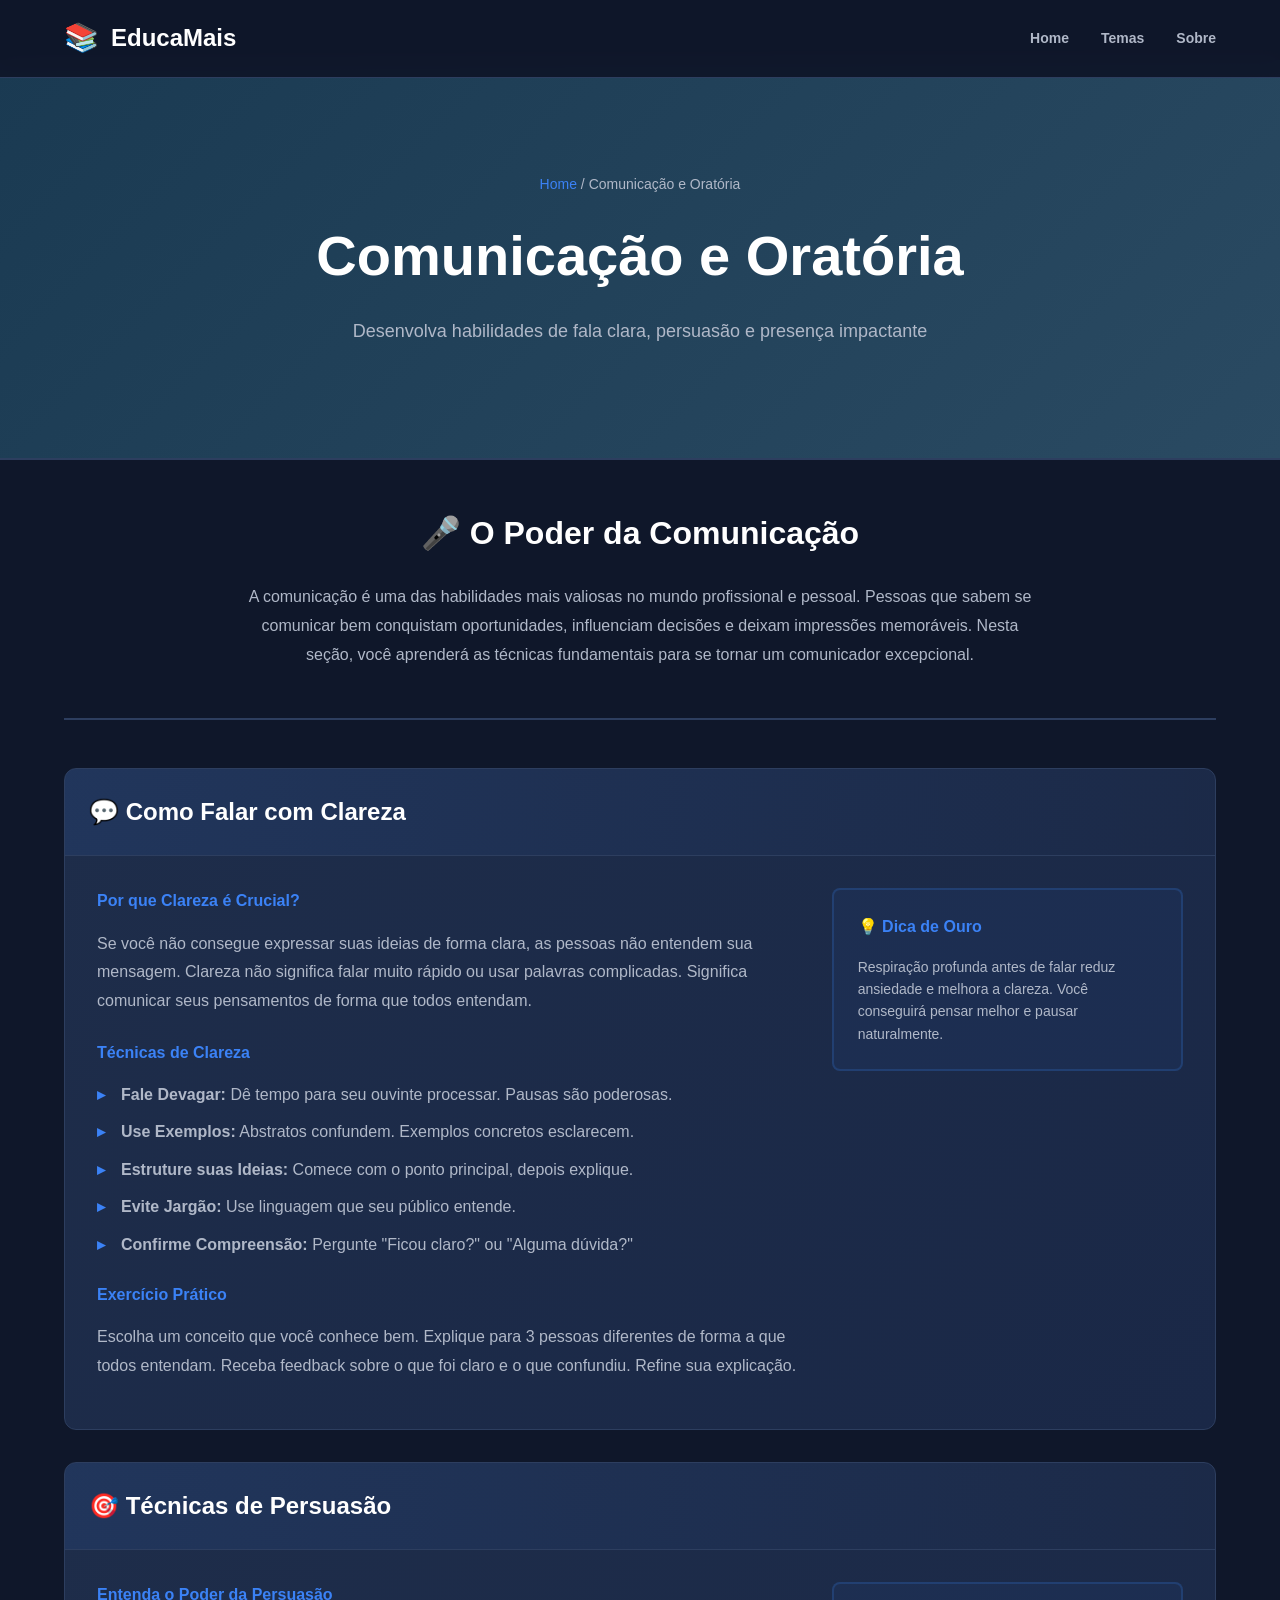
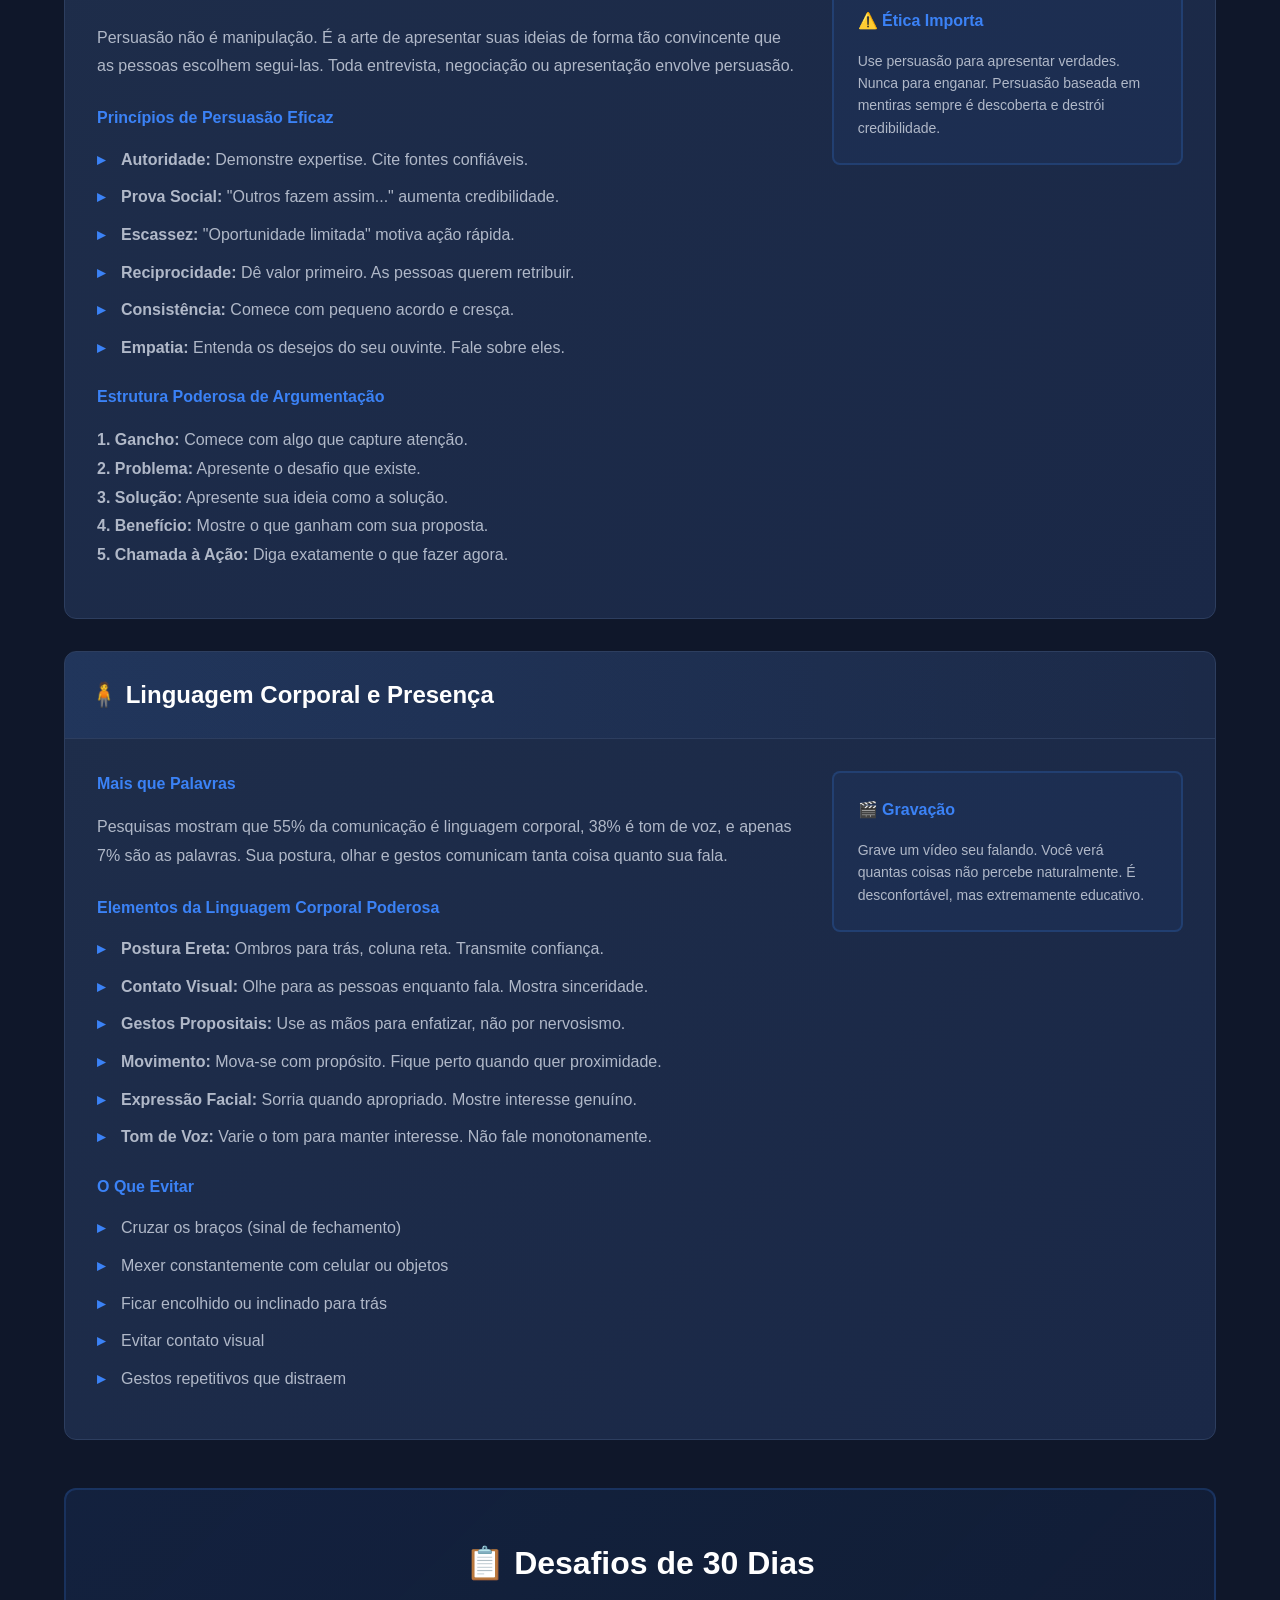
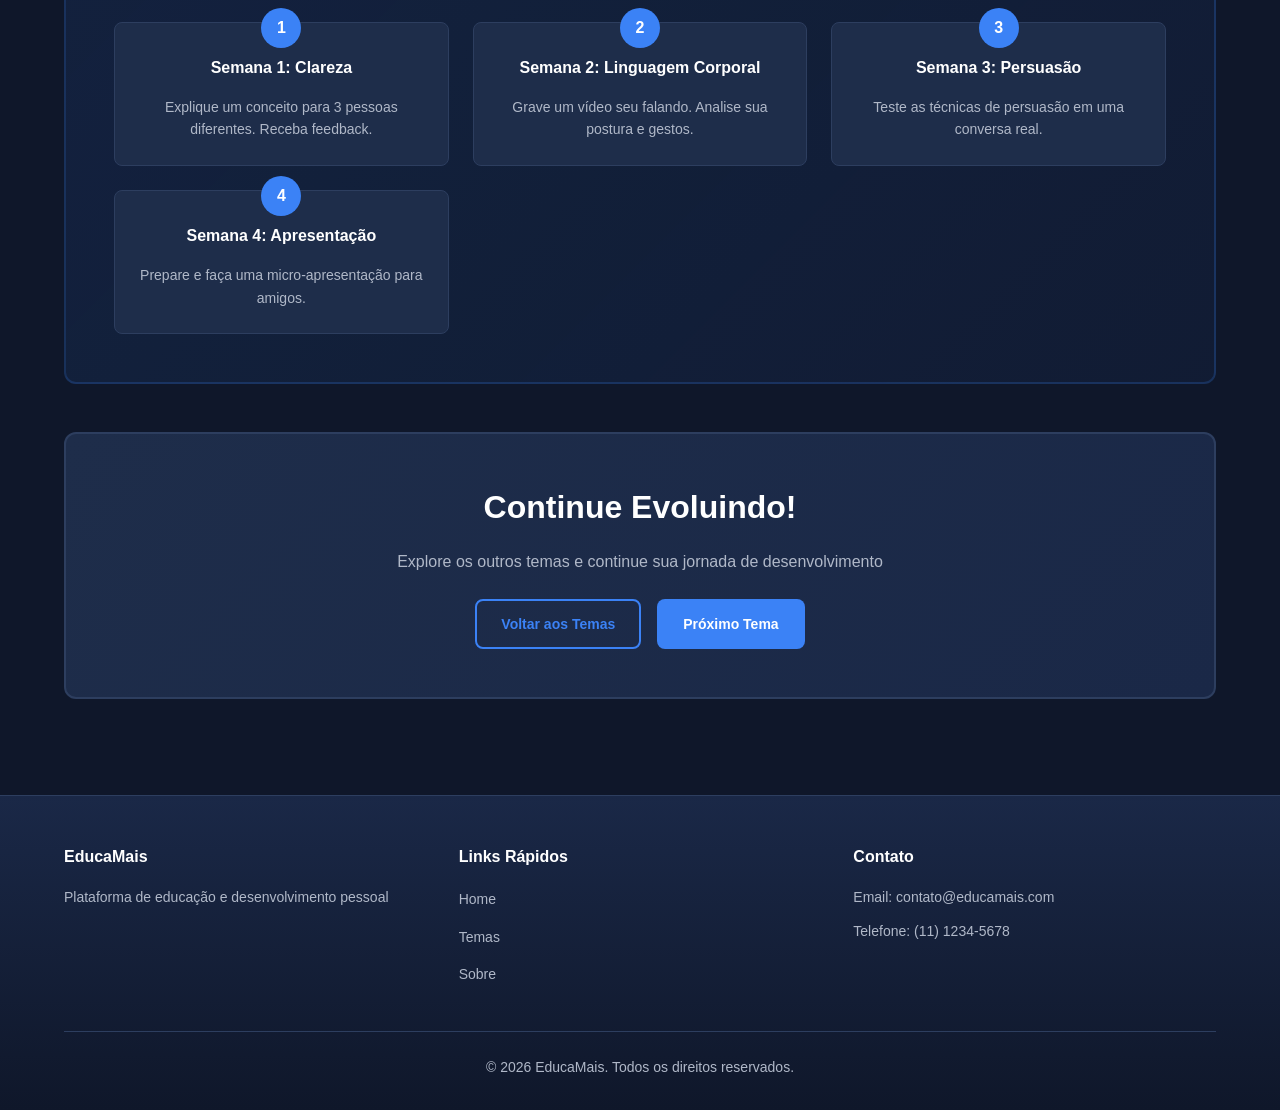
==== comunicacao.html @ 45ae5d23 "Add files via upload" ====
<!DOCTYPE html>
<html lang="pt-BR">
<head>
    <meta charset="UTF-8">
    <meta name="viewport" content="width=device-width, initial-scale=1.0">
    <title>Comunicação e Oratória - EducaMais</title>
    <link rel="stylesheet" href="style.css">
</head>
<body>
    <!-- Navbar Fixa -->
    <nav class="navbar">
        <div class="navbar-container">
            <div class="navbar-logo">
                <span class="logo-icon">📚</span>
                <span class="logo-text">EducaMais</span>
            </div>
            <div class="navbar-menu">
                <a href="index.html" class="nav-link">Home</a>
                <a href="index.html#temas" class="nav-link">Temas</a>
                <a href="index.html#sobre" class="nav-link">Sobre</a>
            </div>
            <div class="hamburger">
                <span></span>
                <span></span>
                <span></span>
            </div>
        </div>
    </nav>

    <!-- Header Tema -->
    <section class="tema-header tema-header-comunicacao">
        <div class="tema-header-content">
            <div class="tema-breadcrumb">
                <a href="index.html">Home</a> / <span>Comunicação e Oratória</span>
            </div>
            <h1 class="tema-title">Comunicação e Oratória</h1>
            <p class="tema-subtitle">Desenvolva habilidades de fala clara, persuasão e presença impactante</p>
        </div>
    </section>

    <!-- Conteúdo Principal -->
    <section class="tema-content">
        <div class="container">
            <!-- Introdução -->
            <div class="content-section fade-in">
                <h2 class="content-title">🎤 O Poder da Comunicação</h2>
                <p class="content-text">
                    A comunicação é uma das habilidades mais valiosas no mundo profissional e pessoal. Pessoas que sabem se comunicar bem conquistam oportunidades, influenciam decisões e deixam impressões memoráveis. Nesta seção, você aprenderá as técnicas fundamentais para se tornar um comunicador excepcional.
                </p>
            </div>

            <!-- Módulo 1: Falar com Clareza -->
            <div class="modulo">
                <div class="modulo-header">
                    <h3 class="modulo-title">💬 Como Falar com Clareza</h3>
                </div>
                <div class="modulo-content">
                    <div class="modulo-text">
                        <h4>Por que Clareza é Crucial?</h4>
                        <p>
                            Se você não consegue expressar suas ideias de forma clara, as pessoas não entendem sua mensagem. Clareza não significa falar muito rápido ou usar palavras complicadas. Significa comunicar seus pensamentos de forma que todos entendam.
                        </p>
                        <h4>Técnicas de Clareza</h4>
                        <ul class="lista-conteudo">
                            <li><strong>Fale Devagar:</strong> Dê tempo para seu ouvinte processar. Pausas são poderosas.</li>
                            <li><strong>Use Exemplos:</strong> Abstratos confundem. Exemplos concretos esclarecem.</li>
                            <li><strong>Estruture suas Ideias:</strong> Comece com o ponto principal, depois explique.</li>
                            <li><strong>Evite Jargão:</strong> Use linguagem que seu público entende.</li>
                            <li><strong>Confirme Compreensão:</strong> Pergunte "Ficou claro?" ou "Alguma dúvida?"</li>
                        </ul>
                        <h4>Exercício Prático</h4>
                        <p>
                            Escolha um conceito que você conhece bem. Explique para 3 pessoas diferentes de forma a que todos entendam. Receba feedback sobre o que foi claro e o que confundiu. Refine sua explicação.
                        </p>
                    </div>
                    <div class="modulo-destaque">
                        <div class="destaque-box">
                            <h5>💡 Dica de Ouro</h5>
                            <p>Respiração profunda antes de falar reduz ansiedade e melhora a clareza. Você conseguirá pensar melhor e pausar naturalmente.</p>
                        </div>
                    </div>
                </div>
            </div>

            <!-- Módulo 2: Técnicas de Persuasão -->
            <div class="modulo">
                <div class="modulo-header">
                    <h3 class="modulo-title">🎯 Técnicas de Persuasão</h3>
                </div>
                <div class="modulo-content">
                    <div class="modulo-text">
                        <h4>Entenda o Poder da Persuasão</h4>
                        <p>
                            Persuasão não é manipulação. É a arte de apresentar suas ideias de forma tão convincente que as pessoas escolhem segui-las. Toda entrevista, negociação ou apresentação envolve persuasão.
                        </p>
                        <h4>Princípios de Persuasão Eficaz</h4>
                        <ul class="lista-conteudo">
                            <li><strong>Autoridade:</strong> Demonstre expertise. Cite fontes confiáveis.</li>
                            <li><strong>Prova Social:</strong> "Outros fazem assim..." aumenta credibilidade.</li>
                            <li><strong>Escassez:</strong> "Oportunidade limitada" motiva ação rápida.</li>
                            <li><strong>Reciprocidade:</strong> Dê valor primeiro. As pessoas querem retribuir.</li>
                            <li><strong>Consistência:</strong> Comece com pequeno acordo e cresça.</li>
                            <li><strong>Empatia:</strong> Entenda os desejos do seu ouvinte. Fale sobre eles.</li>
                        </ul>
                        <h4>Estrutura Poderosa de Argumentação</h4>
                        <p>
                            <strong>1. Gancho:</strong> Comece com algo que capture atenção.<br>
                            <strong>2. Problema:</strong> Apresente o desafio que existe.<br>
                            <strong>3. Solução:</strong> Apresente sua ideia como a solução.<br>
                            <strong>4. Benefício:</strong> Mostre o que ganham com sua proposta.<br>
                            <strong>5. Chamada à Ação:</strong> Diga exatamente o que fazer agora.
                        </p>
                    </div>
                    <div class="modulo-destaque">
                        <div class="destaque-box">
                            <h5>⚠️ Ética Importa</h5>
                            <p>Use persuasão para apresentar verdades. Nunca para enganar. Persuasão baseada em mentiras sempre é descoberta e destrói credibilidade.</p>
                        </div>
                    </div>
                </div>
            </div>

            <!-- Módulo 3: Linguagem Corporal -->
            <div class="modulo">
                <div class="modulo-header">
                    <h3 class="modulo-title">🧍 Linguagem Corporal e Presença</h3>
                </div>
                <div class="modulo-content">
                    <div class="modulo-text">
                        <h4>Mais que Palavras</h4>
                        <p>
                            Pesquisas mostram que 55% da comunicação é linguagem corporal, 38% é tom de voz, e apenas 7% são as palavras. Sua postura, olhar e gestos comunicam tanta coisa quanto sua fala.
                        </p>
                        <h4>Elementos da Linguagem Corporal Poderosa</h4>
                        <ul class="lista-conteudo">
                            <li><strong>Postura Ereta:</strong> Ombros para trás, coluna reta. Transmite confiança.</li>
                            <li><strong>Contato Visual:</strong> Olhe para as pessoas enquanto fala. Mostra sinceridade.</li>
                            <li><strong>Gestos Propositais:</strong> Use as mãos para enfatizar, não por nervosismo.</li>
                            <li><strong>Movimento:</strong> Mova-se com propósito. Fique perto quando quer proximidade.</li>
                            <li><strong>Expressão Facial:</strong> Sorria quando apropriado. Mostre interesse genuíno.</li>
                            <li><strong>Tom de Voz:</strong> Varie o tom para manter interesse. Não fale monotonamente.</li>
                        </ul>
                        <h4>O Que Evitar</h4>
                        <ul class="lista-conteudo">
                            <li>Cruzar os braços (sinal de fechamento)</li>
                            <li>Mexer constantemente com celular ou objetos</li>
                            <li>Ficar encolhido ou inclinado para trás</li>
                            <li>Evitar contato visual</li>
                            <li>Gestos repetitivos que distraem</li>
                        </ul>
                    </div>
                    <div class="modulo-destaque">
                        <div class="destaque-box">
                            <h5>🎬 Gravação</h5>
                            <p>Grave um vídeo seu falando. Você verá quantas coisas não percebe naturalmente. É desconfortável, mas extremamente educativo.</p>
                        </div>
                    </div>
                </div>
            </div>

            <!-- Módulo 4: Presença Pública -->
            <div class="modulo">
                <div class="modulo-header">
                    <h3 class="modulo-title">🎤 Como Se Posicionar em Público</h3>
                </div>
                <div class="modulo-content">
                    <div class="modulo-text">
                        <h4>Apresentações Eficazes</h4>
                        <p>
                            Apresentar em público é uma das maiores medos das pessoas. Mas é também uma das habilidades mais valorizadas. Aqui estão as técnicas para apresentar sem medo.
                        </p>
                        <h4>Antes da Apresentação</h4>
                        <ul class="lista-conteudo">
                            <li><strong>Pratique Intensamente:</strong> Quanto mais praticar, mais seguro fica.</li>
                            <li><strong>Conheça Seu Material:</strong> Nunca leia direto de slides.</li>
                            <li><strong>Prepare Seu Espaço:</strong> Chegue cedo. Teste equipamentos.</li>
                            <li><strong>Respire Profundamente:</strong> Antes de começar, respire para acalmar.</li>
                        </ul>
                        <h4>Durante a Apresentação</h4>
                        <ul class="lista-conteudo">
                            <li><strong>Comece com Força:</strong> Primeiros 30 segundos são críticos.</li>
                            <li><strong>Faça Contato Visual:</strong> Olhe para diferentes pessoas na plateia.</li>
                            <li><strong>Pause Strategicamente:</strong> Deixe informações importantes assentarem.</li>
                            <li><strong>Use Histórias:</strong> Números entediam. Histórias prendem.</li>
                            <li><strong>Termine Memorável:</strong> A conclusão é o que mais fica.</li>
                        </ul>
                        <h4>Lidar com Nervosismo</h4>
                        <p>
                            Nervosismo é normal. Até apresentadores profissionais ficam nervosos. A diferença? Eles treinam tanto que sabem que conseguem, independente do nervosismo. Treine mais, confie em si mesmo.
                        </p>
                    </div>
                    <div class="modulo-destaque">
                        <div class="destaque-box">
                            <h5>🌟 Segredo</h5>
                            <p>A plateia quer que você suceda. Ninguém quer ver alguém fracassar. Use isso a seu favor. A audiência está do seu lado.</p>
                        </div>
                    </div>
                </div>
            </div>

            <!-- Plano de Ação -->
            <div class="plano-acao">
                <h3 class="plano-acao-title">📋 Desafios de 30 Dias</h3>
                <div class="plano-passos">
                    <div class="passo">
                        <span class="passo-numero">1</span>
                        <h4>Semana 1: Clareza</h4>
                        <p>Explique um conceito para 3 pessoas diferentes. Receba feedback.</p>
                    </div>
                    <div class="passo">
                        <span class="passo-numero">2</span>
                        <h4>Semana 2: Linguagem Corporal</h4>
                        <p>Grave um vídeo seu falando. Analise sua postura e gestos.</p>
                    </div>
                    <div class="passo">
                        <span class="passo-numero">3</span>
                        <h4>Semana 3: Persuasão</h4>
                        <p>Teste as técnicas de persuasão em uma conversa real.</p>
                    </div>
                    <div class="passo">
                        <span class="passo-numero">4</span>
                        <h4>Semana 4: Apresentação</h4>
                        <p>Prepare e faça uma micro-apresentação para amigos.</p>
                    </div>
                </div>
            </div>

            <!-- CTA Final -->
            <div class="cta-final">
                <h3>Continue Evoluindo!</h3>
                <p>Explore os outros temas e continue sua jornada de desenvolvimento</p>
                <div class="cta-buttons">
                    <a href="index.html#temas" class="btn btn-secondary">Voltar aos Temas</a>
                    <a href="mercado-trabalho.html" class="btn btn-primary">Próximo Tema</a>
                </div>
            </div>
        </div>
    </section>

    <!-- Footer -->
    <footer class="footer">
        <div class="container">
            <div class="footer-content">
                <div class="footer-section">
                    <h4>EducaMais</h4>
                    <p>Plataforma de educação e desenvolvimento pessoal</p>
                </div>
                <div class="footer-section">
                    <h4>Links Rápidos</h4>
                    <ul>
                        <li><a href="index.html">Home</a></li>
                        <li><a href="index.html#temas">Temas</a></li>
                        <li><a href="index.html#sobre">Sobre</a></li>
                    </ul>
                </div>
                <div class="footer-section">
                    <h4>Contato</h4>
                    <p>Email: contato@educamais.com</p>
                    <p>Telefone: (11) 1234-5678</p>
                </div>
            </div>
            <div class="footer-bottom">
                <p>&copy; 2026 EducaMais. Todos os direitos reservados.</p>
            </div>
        </div>
    </footer>

    <script src="script.js"></script>
</body>
</html>
---- style.css ----
/* ========================
   VARIÁVEIS E RESET GLOBAL
   ======================== */

:root {
    /* Cores */
    --bg-primary: #0f172a;
    --bg-secondary: #1a2847;
    --bg-card: #1e2d4a;
    --text-primary: #ffffff;
    --text-secondary: #b0b8c8;
    --accent-blue: #3b82f6;
    --accent-blue-hover: #2563eb;
    --accent-blue-light: #60a5fa;
    --border-color: #2d3e5f;
    --success: #10b981;
    --warning: #f59e0b;
    --danger: #ef4444;
    
    /* Tipografia */
    --font-main: 'Segoe UI', Tahoma, Geneva, Verdana, sans-serif;
    --font-size-base: 16px;
    --font-size-sm: 14px;
    --font-size-lg: 18px;
    --font-size-xl: 24px;
    --font-size-2xl: 32px;
    --font-size-3xl: 42px;
    
    /* Espaçamento */
    --spacing-xs: 8px;
    --spacing-sm: 12px;
    --spacing-md: 16px;
    --spacing-lg: 24px;
    --spacing-xl: 32px;
    --spacing-2xl: 48px;
    
    /* Transições */
    --transition-fast: 0.2s ease;
    --transition-base: 0.3s ease;
    --transition-slow: 0.5s ease;
}

* {
    margin: 0;
    padding: 0;
    box-sizing: border-box;
}

html {
    scroll-behavior: smooth;
}

body {
    font-family: var(--font-main);
    background-color: var(--bg-primary);
    color: var(--text-primary);
    line-height: 1.6;
    font-size: var(--font-size-base);
    overflow-x: hidden;
}

/* ========================
   NAVBAR
   ======================== */

.navbar {
    position: fixed;
    top: 0;
    left: 0;
    right: 0;
    background: rgba(15, 23, 42, 0.95);
    backdrop-filter: blur(10px);
    border-bottom: 1px solid var(--border-color);
    z-index: 1000;
    padding: var(--spacing-md) 0;
}

.navbar-container {
    display: flex;
    align-items: center;
    justify-content: space-between;
    max-width: 1200px;
    margin: 0 auto;
    padding: 0 var(--spacing-lg);
}

.navbar-logo {
    display: flex;
    align-items: center;
    gap: var(--spacing-sm);
    font-size: var(--font-size-xl);
    font-weight: 700;
    color: var(--text-primary);
    text-decoration: none;
    transition: all var(--transition-base);
}

.navbar-logo:hover {
    color: var(--accent-blue-light);
}

.logo-icon {
    font-size: 28px;
}

.navbar-menu {
    display: flex;
    align-items: center;
    gap: var(--spacing-xl);
}

.nav-link {
    color: var(--text-secondary);
    text-decoration: none;
    font-size: var(--font-size-sm);
    font-weight: 600;
    transition: all var(--transition-base);
    position: relative;
}

.nav-link:hover,
.nav-link.active {
    color: var(--accent-blue);
}

.nav-link::after {
    content: '';
    position: absolute;
    bottom: -5px;
    left: 0;
    right: 0;
    height: 2px;
    background-color: var(--accent-blue);
    transform: scaleX(0);
    transition: transform var(--transition-base);
    transform-origin: left;
}

.nav-link:hover::after,
.nav-link.active::after {
    transform: scaleX(1);
}

.hamburger {
    display: none;
    flex-direction: column;
    gap: 5px;
    cursor: pointer;
}

.hamburger span {
    width: 25px;
    height: 3px;
    background-color: var(--text-primary);
    border-radius: 2px;
    transition: all var(--transition-base);
}

/* ========================
   CONTAINER
   ======================== */

.container {
    max-width: 1200px;
    margin: 0 auto;
    padding: 0 var(--spacing-lg);
}

/* ========================
   HERO SECTION
   ======================== */

.hero {
    position: relative;
    min-height: 100vh;
    display: flex;
    align-items: center;
    justify-content: center;
    margin-top: 60px;
    overflow: hidden;
}

.hero-background {
    position: absolute;
    top: 0;
    left: 0;
    right: 0;
    bottom: 0;
    z-index: -1;
}

.gradient-orb {
    position: absolute;
    border-radius: 50%;
    filter: blur(60px);
    opacity: 0.3;
}

.orb-1 {
    width: 300px;
    height: 300px;
    background: linear-gradient(135deg, var(--accent-blue), #1e40af);
    top: -50px;
    right: -50px;
    animation: float 15s ease-in-out infinite;
}

.orb-2 {
    width: 200px;
    height: 200px;
    background: linear-gradient(135deg, #0ea5e9, var(--accent-blue));
    bottom: 100px;
    left: -100px;
    animation: float 20s ease-in-out infinite reverse;
}

.orb-3 {
    width: 250px;
    height: 250px;
    background: linear-gradient(135deg, var(--accent-blue), #06b6d4);
    bottom: -100px;
    right: 100px;
    animation: float 25s ease-in-out infinite;
}

@keyframes float {
    0%, 100% { transform: translate(0, 0); }
    50% { transform: translate(30px, 30px); }
}

.hero-content {
    position: relative;
    z-index: 1;
    text-align: center;
    animation: fadeInUp 1s ease-out;
}

@keyframes fadeInUp {
    from {
        opacity: 0;
        transform: translateY(30px);
    }
    to {
        opacity: 1;
        transform: translateY(0);
    }
}

.hero-title {
    font-size: var(--font-size-3xl);
    font-weight: 700;
    margin-bottom: var(--spacing-md);
    line-height: 1.2;
    background: linear-gradient(135deg, var(--text-primary), var(--accent-blue-light));
    -webkit-background-clip: text;
    -webkit-text-fill-color: transparent;
    background-clip: text;
}

.hero-subtitle {
    font-size: var(--font-size-lg);
    color: var(--text-secondary);
    margin-bottom: var(--spacing-2xl);
    max-width: 600px;
    margin-left: auto;
    margin-right: auto;
}

/* ========================
   BOTÕES
   ======================== */

.btn {
    display: inline-block;
    padding: var(--spacing-sm) var(--spacing-lg);
    border-radius: 8px;
    text-decoration: none;
    font-weight: 600;
    font-size: var(--font-size-sm);
    transition: all var(--transition-base);
    cursor: pointer;
    border: 2px solid transparent;
    text-align: center;
}

.btn-primary {
    background-color: var(--accent-blue);
    color: white;
}

.btn-primary:hover {
    background-color: var(--accent-blue-hover);
    transform: translateY(-2px);
    box-shadow: 0 10px 20px rgba(59, 130, 246, 0.3);
}

.btn-secondary {
    background-color: transparent;
    color: var(--accent-blue);
    border-color: var(--accent-blue);
}

.btn-secondary:hover {
    background-color: var(--accent-blue);
    color: white;
    transform: translateY(-2px);
}

.btn-large {
    padding: var(--spacing-md) var(--spacing-2xl);
    font-size: var(--font-size-base);
}

/* ========================
   TEMAS SECTION
   ======================== */

.temas {
    padding: var(--spacing-2xl) 0;
    background: linear-gradient(180deg, var(--bg-primary) 0%, var(--bg-secondary) 100%);
}

.section-header {
    text-align: center;
    margin-bottom: var(--spacing-2xl);
}

.section-title {
    font-size: var(--font-size-2xl);
    font-weight: 700;
    margin-bottom: var(--spacing-md);
    color: var(--text-primary);
}

.section-subtitle {
    font-size: var(--font-size-lg);
    color: var(--text-secondary);
}

.temas-grid {
    display: grid;
    grid-template-columns: repeat(auto-fit, minmax(280px, 1fr));
    gap: var(--spacing-xl);
    margin-bottom: var(--spacing-2xl);
}

.tema-card {
    background: linear-gradient(135deg, var(--bg-card), var(--bg-secondary));
    border: 1px solid var(--border-color);
    border-radius: 12px;
    padding: var(--spacing-xl);
    transition: all var(--transition-base);
    display: flex;
    flex-direction: column;
    gap: var(--spacing-md);
    position: relative;
    overflow: hidden;
}

.tema-card::before {
    content: '';
    position: absolute;
    top: 0;
    left: 0;
    right: 0;
    height: 4px;
    background: linear-gradient(90deg, var(--accent-blue), transparent);
    transform: translateX(-100%);
    transition: transform var(--transition-base);
}

.tema-card:hover {
    border-color: var(--accent-blue);
    transform: translateY(-8px);
    box-shadow: 0 20px 40px rgba(59, 130, 246, 0.2);
}

.tema-card:hover::before {
    transform: translateX(0);
}

.card-icon {
    font-size: 48px;
    height: 60px;
    display: flex;
    align-items: center;
}

.card-title {
    font-size: var(--font-size-xl);
    font-weight: 700;
    color: var(--text-primary);
}

.card-description {
    font-size: var(--font-size-sm);
    color: var(--text-secondary);
    flex-grow: 1;
}

.card-features {
    display: flex;
    flex-wrap: wrap;
    gap: var(--spacing-sm);
}

.feature {
    background-color: rgba(59, 130, 246, 0.1);
    color: var(--accent-blue);
    padding: var(--spacing-xs) var(--spacing-sm);
    border-radius: 20px;
    font-size: var(--font-size-sm);
    border: 1px solid rgba(59, 130, 246, 0.2);
}

/* ========================
   SOBRE SECTION
   ======================== */

.sobre {
    padding: var(--spacing-2xl) 0;
    background-color: var(--bg-primary);
}

.sobre-content {
    display: grid;
    grid-template-columns: 1fr 1fr;
    gap: var(--spacing-2xl);
    align-items: center;
}

.sobre-title {
    font-size: var(--font-size-2xl);
    font-weight: 700;
    margin-bottom: var(--spacing-lg);
    color: var(--text-primary);
}

.sobre-paragraph {
    font-size: var(--font-size-base);
    color: var(--text-secondary);
    margin-bottom: var(--spacing-lg);
    line-height: 1.8;
}

.sobre-stats {
    display: grid;
    grid-template-columns: repeat(3, 1fr);
    gap: var(--spacing-lg);
    margin-top: var(--spacing-xl);
}

.stat {
    text-align: center;
    padding: var(--spacing-lg);
    background-color: rgba(59, 130, 246, 0.05);
    border-radius: 8px;
    border: 1px solid var(--border-color);
}

.stat-number {
    display: block;
    font-size: var(--font-size-2xl);
    font-weight: 700;
    color: var(--accent-blue);
    margin-bottom: var(--spacing-sm);
}

.stat-label {
    display: block;
    font-size: var(--font-size-sm);
    color: var(--text-secondary);
}

.image-placeholder {
    background: linear-gradient(135deg, var(--bg-card), var(--bg-secondary));
    border: 2px solid var(--border-color);
    border-radius: 12px;
    height: 400px;
    display: flex;
    align-items: center;
    justify-content: center;
    position: relative;
    overflow: hidden;
}

.image-placeholder::before {
    content: '';
    position: absolute;
    top: -50%;
    right: -50%;
    width: 200%;
    height: 200%;
    background: radial-gradient(circle, rgba(59, 130, 246, 0.1) 0%, transparent 70%);
    animation: pulse 3s ease-in-out infinite;
}

@keyframes pulse {
    0%, 100% { transform: scale(1); opacity: 0.5; }
    50% { transform: scale(1.1); opacity: 1; }
}

.placeholder-content {
    text-align: center;
    position: relative;
    z-index: 1;
}

.placeholder-icon {
    font-size: 64px;
    display: block;
    margin-bottom: var(--spacing-md);
}

.placeholder-content p {
    font-size: var(--font-size-lg);
    color: var(--accent-blue);
    font-weight: 600;
}

/* ========================
   FOOTER
   ======================== */

.footer {
    background: linear-gradient(180deg, var(--bg-secondary) 0%, var(--bg-primary) 100%);
    border-top: 1px solid var(--border-color);
    padding: var(--spacing-2xl) 0 var(--spacing-xl) 0;
    margin-top: var(--spacing-2xl);
}

.footer-content {
    display: grid;
    grid-template-columns: repeat(auto-fit, minmax(250px, 1fr));
    gap: var(--spacing-xl);
    margin-bottom: var(--spacing-xl);
}

.footer-section h4 {
    font-size: var(--font-size-base);
    font-weight: 700;
    margin-bottom: var(--spacing-md);
    color: var(--text-primary);
}

.footer-section p {
    font-size: var(--font-size-sm);
    color: var(--text-secondary);
    margin-bottom: var(--spacing-sm);
}

.footer-section ul {
    list-style: none;
}

.footer-section ul li {
    margin-bottom: var(--spacing-sm);
}

.footer-section ul li a {
    color: var(--text-secondary);
    text-decoration: none;
    font-size: var(--font-size-sm);
    transition: color var(--transition-base);
}

.footer-section ul li a:hover {
    color: var(--accent-blue);
}

.footer-bottom {
    text-align: center;
    padding-top: var(--spacing-lg);
    border-top: 1px solid var(--border-color);
    font-size: var(--font-size-sm);
    color: var(--text-secondary);
}

/* ========================
   PÁGINAS TEMÁTICAS
   ======================== */

.tema-header {
    min-height: 400px;
    display: flex;
    align-items: center;
    justify-content: center;
    margin-top: 60px;
    position: relative;
    overflow: hidden;
    background: linear-gradient(135deg, var(--bg-secondary), var(--bg-card));
    border-bottom: 2px solid var(--border-color);
}

.tema-header-financeira {
    background: linear-gradient(135deg, #1a4d2e, #2a5f3f);
}

.tema-header-comunicacao {
    background: linear-gradient(135deg, #1a3a52, #2a4a62);
}

.tema-header-trabalho {
    background: linear-gradient(135deg, #4a1a2e, #6a2a4e);
}

.tema-header-emocional {
    background: linear-gradient(135deg, #4a3a1a, #6a5a2a);
}

.tema-header-content {
    text-align: center;
    position: relative;
    z-index: 1;
}

.tema-breadcrumb {
    font-size: var(--font-size-sm);
    color: var(--text-secondary);
    margin-bottom: var(--spacing-md);
}

.tema-breadcrumb a {
    color: var(--accent-blue);
    text-decoration: none;
    transition: color var(--transition-base);
}

.tema-breadcrumb a:hover {
    color: var(--accent-blue-light);
}

.tema-title {
    font-size: 3.5rem;
    font-weight: 700;
    margin-bottom: var(--spacing-md);
    color: var(--text-primary);
}

.tema-subtitle {
    font-size: var(--font-size-lg);
    color: var(--text-secondary);
    max-width: 600px;
    margin: 0 auto;
}

.tema-content {
    padding: var(--spacing-2xl) 0;
}

.content-section {
    text-align: center;
    margin-bottom: var(--spacing-2xl);
    padding-bottom: var(--spacing-2xl);
    border-bottom: 2px solid var(--border-color);
}

.content-title {
    font-size: var(--font-size-2xl);
    font-weight: 700;
    margin-bottom: var(--spacing-lg);
    color: var(--text-primary);
}

.content-text {
    font-size: var(--font-size-base);
    color: var(--text-secondary);
    max-width: 800px;
    margin: 0 auto;
    line-height: 1.8;
}

.fade-in {
    animation: fadeInUp 0.8s ease-out;
}

/* ========================
   MÓDULOS DE CONTEÚDO
   ======================== */

.modulo {
    background: linear-gradient(135deg, var(--bg-card), var(--bg-secondary));
    border: 1px solid var(--border-color);
    border-radius: 12px;
    overflow: hidden;
    margin-bottom: var(--spacing-xl);
    transition: all var(--transition-base);
}

.modulo:hover {
    border-color: var(--accent-blue);
    box-shadow: 0 10px 30px rgba(59, 130, 246, 0.1);
}

.modulo-header {
    background: linear-gradient(90deg, rgba(59, 130, 246, 0.1), transparent);
    padding: var(--spacing-lg);
    border-bottom: 1px solid var(--border-color);
}

.modulo-title {
    font-size: var(--font-size-xl);
    font-weight: 700;
    color: var(--text-primary);
    margin: 0;
}

.modulo-content {
    display: grid;
    grid-template-columns: 2fr 1fr;
    gap: var(--spacing-xl);
    padding: var(--spacing-xl);
}

.modulo-text h4 {
    font-size: var(--font-size-base);
    font-weight: 700;
    color: var(--accent-blue);
    margin-top: var(--spacing-lg);
    margin-bottom: var(--spacing-md);
}

.modulo-text h4:first-child {
    margin-top: 0;
}

.modulo-text p {
    color: var(--text-secondary);
    line-height: 1.8;
    margin-bottom: var(--spacing-md);
}

.lista-conteudo {
    list-style: none;
    margin-bottom: var(--spacing-md);
}

.lista-conteudo li {
    color: var(--text-secondary);
    padding-left: var(--spacing-lg);
    position: relative;
    margin-bottom: var(--spacing-sm);
    line-height: 1.6;
}

.lista-conteudo li::before {
    content: '▸';
    position: absolute;
    left: 0;
    color: var(--accent-blue);
    font-weight: bold;
}

.modulo-destaque {
    display: flex;
    flex-direction: column;
    gap: var(--spacing-md);
}

.destaque-box {
    background: rgba(59, 130, 246, 0.05);
    border: 2px solid rgba(59, 130, 246, 0.2);
    border-radius: 8px;
    padding: var(--spacing-lg);
    position: relative;
}

.destaque-box h5 {
    color: var(--accent-blue);
    font-size: var(--font-size-base);
    margin-bottom: var(--spacing-md);
}

.destaque-box p {
    color: var(--text-secondary);
    font-size: var(--font-size-sm);
    line-height: 1.6;
}

/* ========================
   PLANO DE AÇÃO
   ======================== */

.plano-acao {
    background: linear-gradient(135deg, rgba(59, 130, 246, 0.1), rgba(59, 130, 246, 0.05));
    border: 2px solid rgba(59, 130, 246, 0.2);
    border-radius: 12px;
    padding: var(--spacing-2xl);
    margin: var(--spacing-2xl) 0;
}

.plano-acao-title {
    font-size: var(--font-size-2xl);
    font-weight: 700;
    color: var(--text-primary);
    margin-bottom: var(--spacing-xl);
    text-align: center;
}

.plano-passos {
    display: grid;
    grid-template-columns: repeat(auto-fit, minmax(250px, 1fr));
    gap: var(--spacing-lg);
}

.passo {
    background: var(--bg-card);
    border: 1px solid var(--border-color);
    border-radius: 8px;
    padding: var(--spacing-lg);
    text-align: center;
    transition: all var(--transition-base);
    position: relative;
    padding-top: var(--spacing-xl);
}

.passo:hover {
    border-color: var(--accent-blue);
    transform: translateY(-5px);
}

.passo-numero {
    position: absolute;
    top: -15px;
    left: 50%;
    transform: translateX(-50%);
    width: 40px;
    height: 40px;
    background: var(--accent-blue);
    color: white;
    border-radius: 50%;
    display: flex;
    align-items: center;
    justify-content: center;
    font-weight: 700;
    font-size: var(--font-size-base);
}

.passo h4 {
    font-size: var(--font-size-base);
    font-weight: 700;
    color: var(--text-primary);
    margin-bottom: var(--spacing-md);
}

.passo p {
    font-size: var(--font-size-sm);
    color: var(--text-secondary);
}

/* ========================
   CTA FINAL
   ======================== */

.cta-final {
    background: linear-gradient(135deg, var(--bg-card), var(--bg-secondary));
    border: 2px solid var(--border-color);
    border-radius: 12px;
    padding: var(--spacing-2xl);
    text-align: center;
    margin-top: var(--spacing-2xl);
}

.cta-final h3 {
    font-size: var(--font-size-2xl);
    font-weight: 700;
    color: var(--text-primary);
    margin-bottom: var(--spacing-md);
}

.cta-final p {
    font-size: var(--font-size-base);
    color: var(--text-secondary);
    margin-bottom: var(--spacing-lg);
}

.cta-buttons {
    display: flex;
    gap: var(--spacing-md);
    justify-content: center;
    flex-wrap: wrap;
}

/* ========================
   BÔNUS SECTION
   ======================== */

.bonus-section {
    background: linear-gradient(135deg, rgba(59, 130, 246, 0.1), rgba(59, 130, 246, 0.05));
    border: 2px dashed rgba(59, 130, 246, 0.3);
    border-radius: 12px;
    padding: var(--spacing-2xl);
    margin: var(--spacing-2xl) 0;
    text-align: center;
}

.bonus-section h3 {
    font-size: var(--font-size-2xl);
    font-weight: 700;
    color: var(--accent-blue);
    margin-bottom: var(--spacing-lg);
}

.bonus-text {
    font-size: var(--font-size-base);
    color: var(--text-secondary);
    line-height: 1.8;
    margin-bottom: var(--spacing-lg);
}

/* ========================
   RESPONSIVIDADE
   ======================== */

@media (max-width: 768px) {
    .navbar-menu {
        display: none;
    }

    .hamburger {
        display: flex;
    }

    .hero-title {
        font-size: 2rem;
    }

    .hero-subtitle {
        font-size: var(--font-size-base);
    }

    .tema-title {
        font-size: 2rem;
    }

    .section-title {
        font-size: var(--font-size-xl);
    }

    .temas-grid {
        grid-template-columns: 1fr;
    }

    .sobre-content {
        grid-template-columns: 1fr;
    }

    .modulo-content {
        grid-template-columns: 1fr;
    }

    .plano-passos {
        grid-template-columns: repeat(2, 1fr);
    }

    .cta-buttons {
        flex-direction: column;
    }

    .cta-buttons .btn {
        width: 100%;
    }

    .sobre-stats {
        grid-template-columns: 1fr;
    }

    .footer-content {
        grid-template-columns: 1fr;
    }

    .navbar-container {
        padding: 0 var(--spacing-md);
    }

    .container {
        padding: 0 var(--spacing-md);
    }
}

@media (max-width: 480px) {
    :root {
        --font-size-3xl: 28px;
        --font-size-2xl: 24px;
        --font-size-xl: 20px;
        --spacing-2xl: 24px;
        --spacing-xl: 16px;
    }

    .hero-title {
        font-size: 1.5rem;
    }

    .tema-title {
        font-size: 1.5rem;
    }

    .hero {
        min-height: 60vh;
    }

    .tema-header {
        min-height: 300px;
    }

    .section-title {
        font-size: var(--font-size-lg);
    }

    .plano-passos {
        grid-template-columns: 1fr;
    }

    .modulo-text h4 {
        font-size: var(--font-size-sm);
    }

    .navbar-logo {
        font-size: var(--font-size-lg);
    }

    .logo-icon {
        font-size: 24px;
    }
}

/* ========================
   SCROLLBAR CUSTOMIZADO
   ======================== */

::-webkit-scrollbar {
    width: 10px;
}

::-webkit-scrollbar-track {
    background: var(--bg-primary);
}

::-webkit-scrollbar-thumb {
    background: var(--accent-blue);
    border-radius: 5px;
}

::-webkit-scrollbar-thumb:hover {
    background: var(--accent-blue-hover);
}

/* ========================
   SELEÇÃO DE TEXTO
   ======================== */

::selection {
    background-color: var(--accent-blue);
    color: white;
}

::-moz-selection {
    background-color: var(--accent-blue);
    color: white;
}
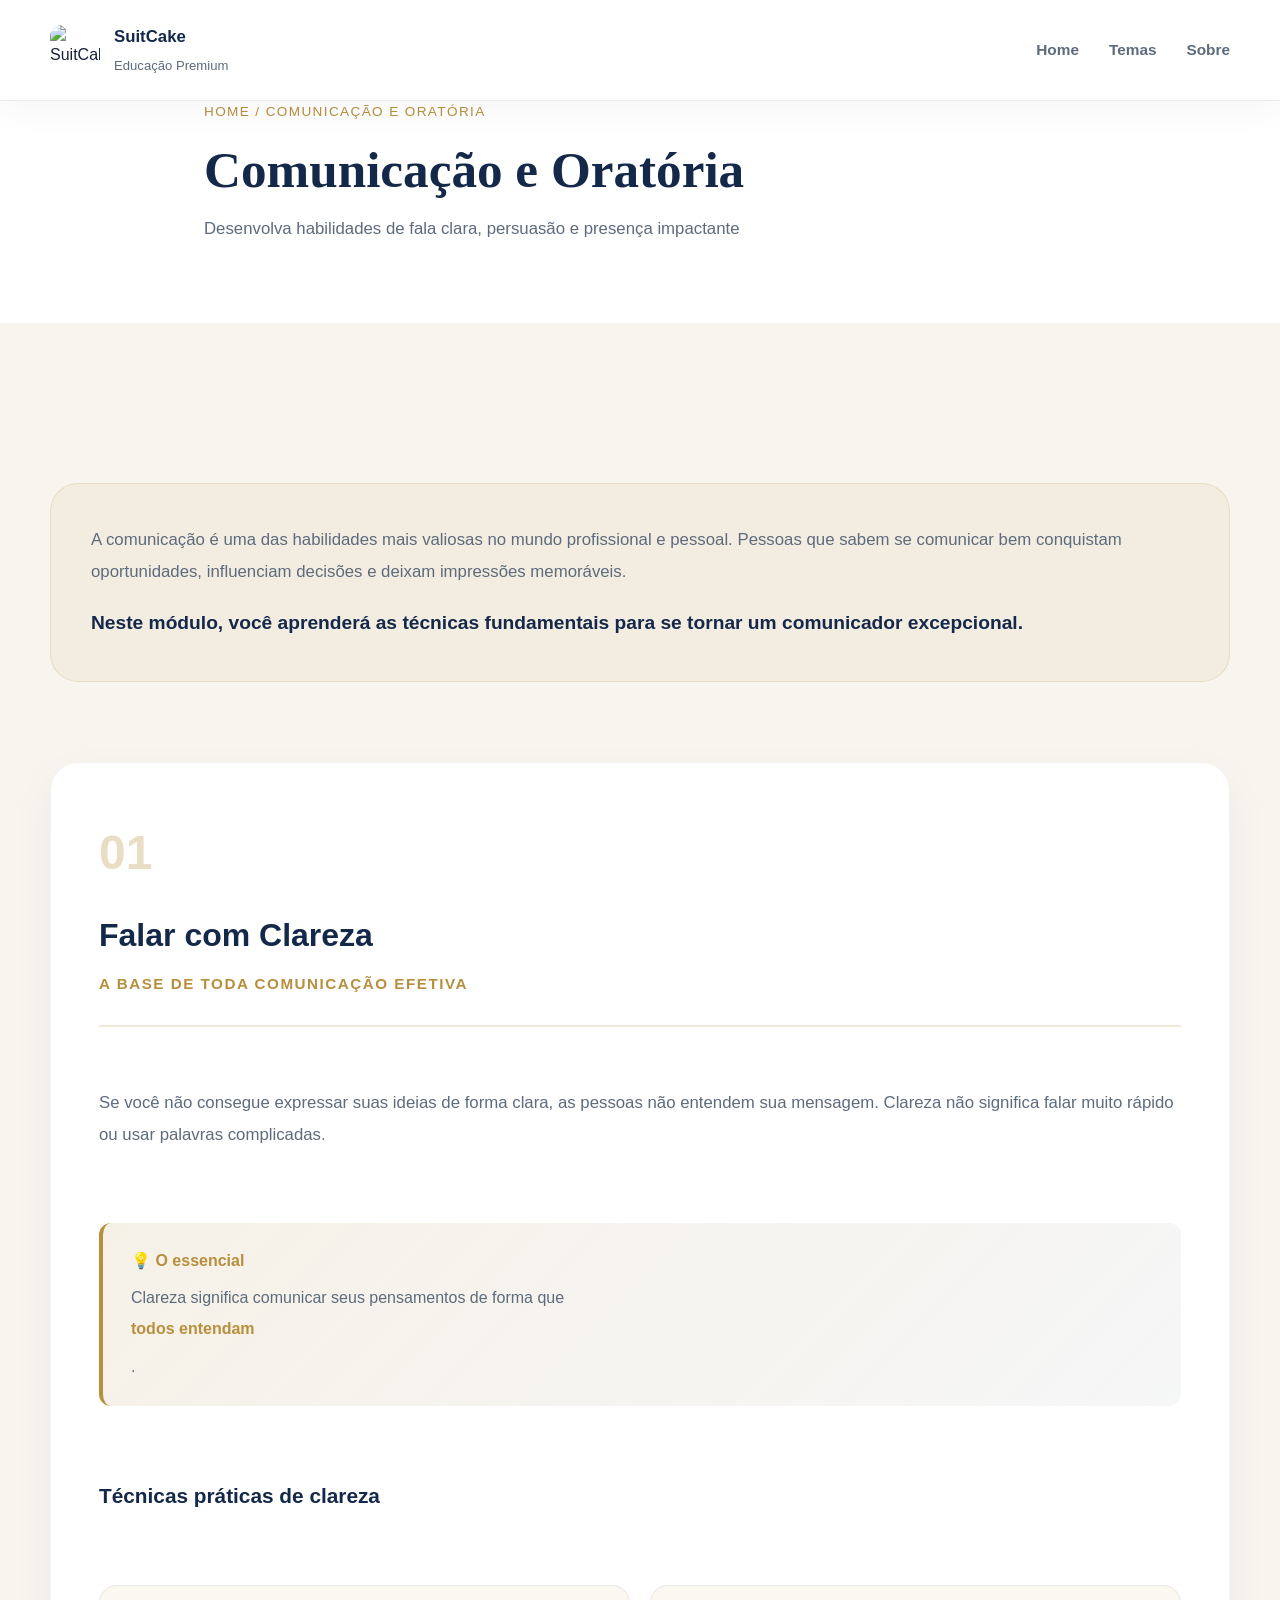
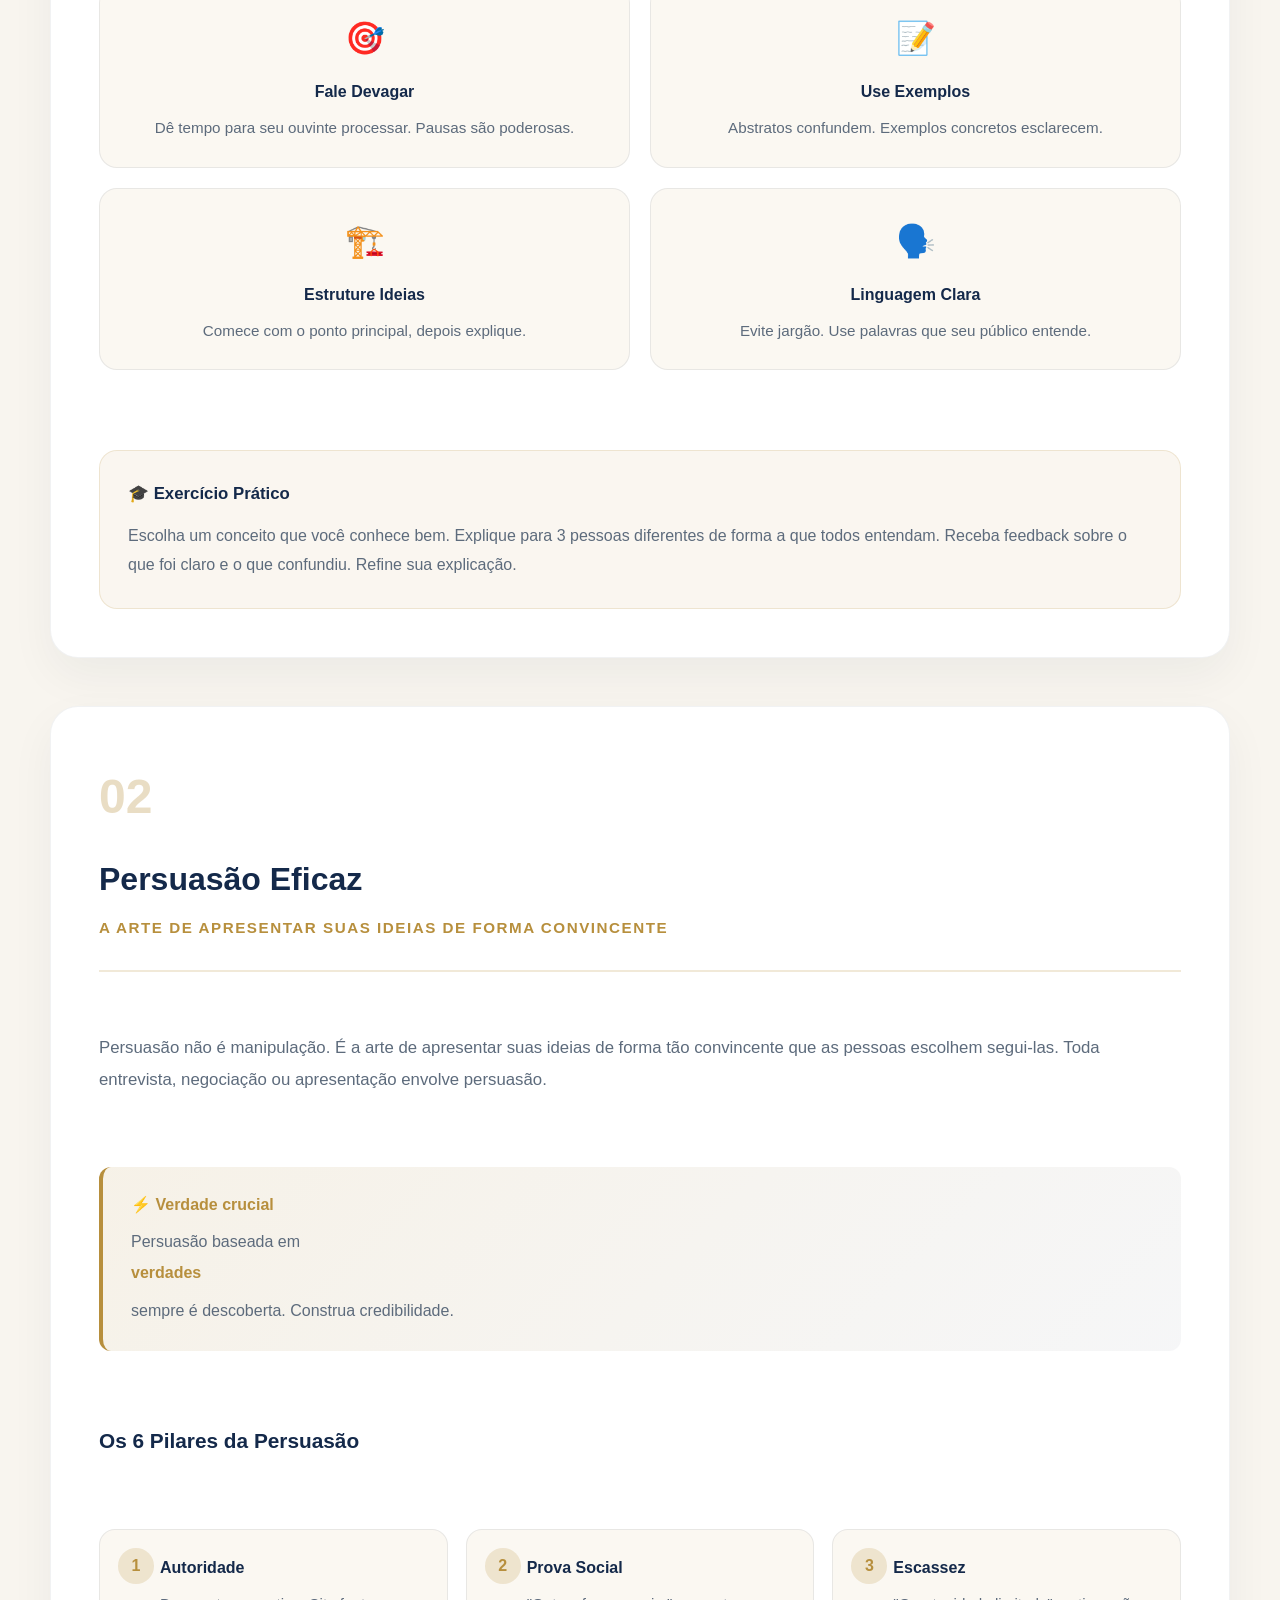
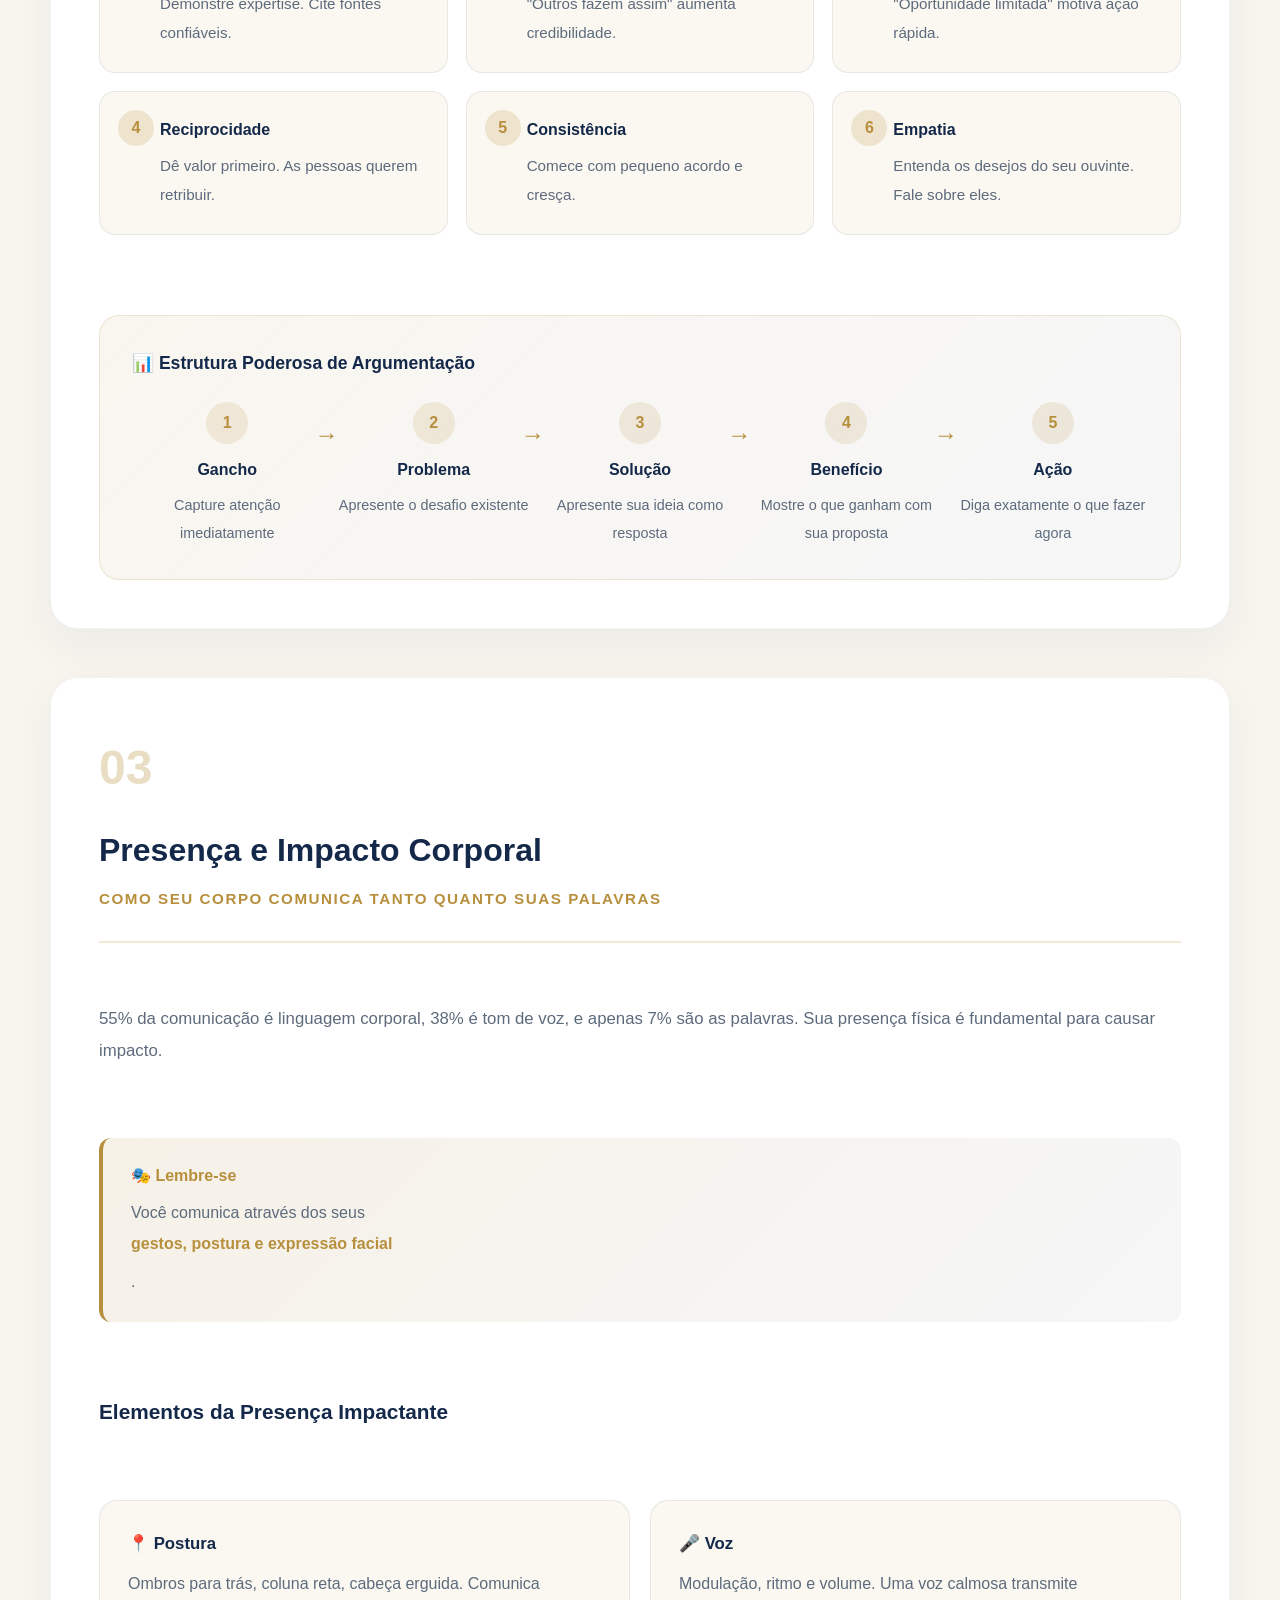
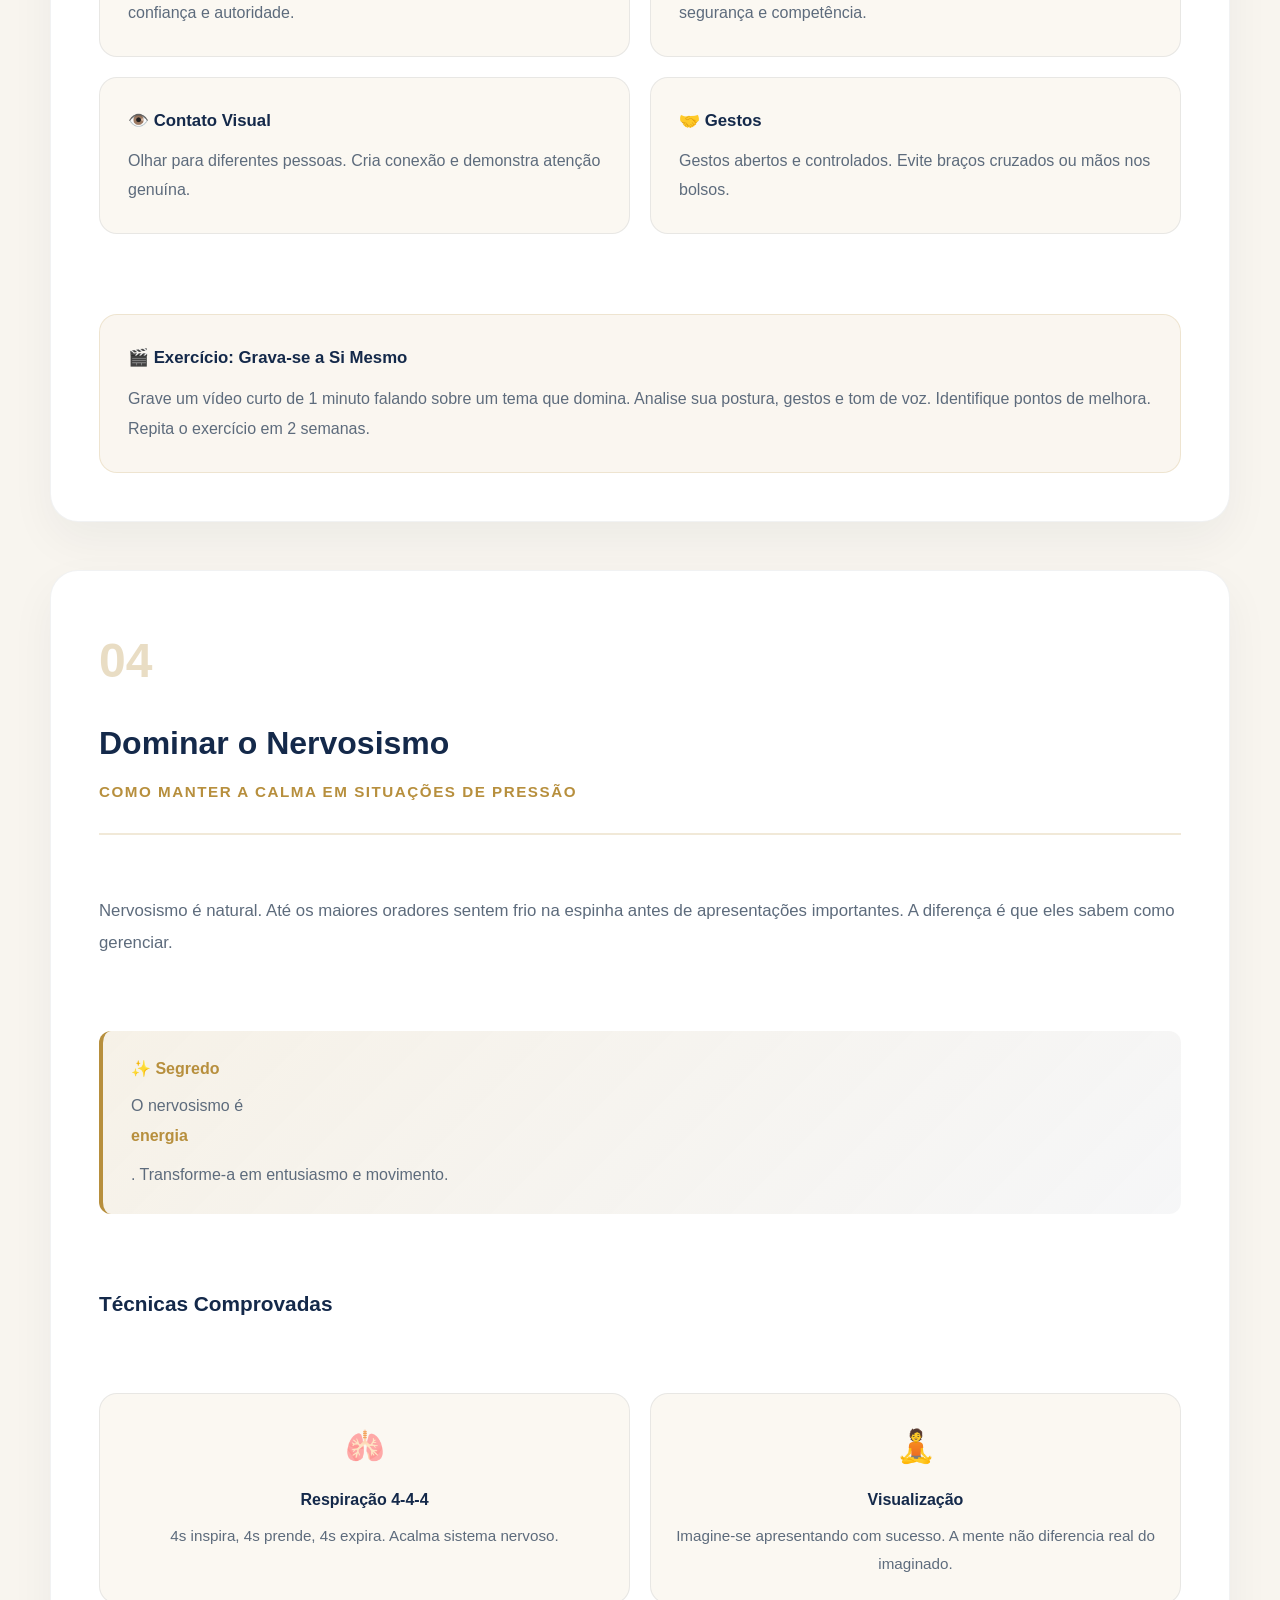
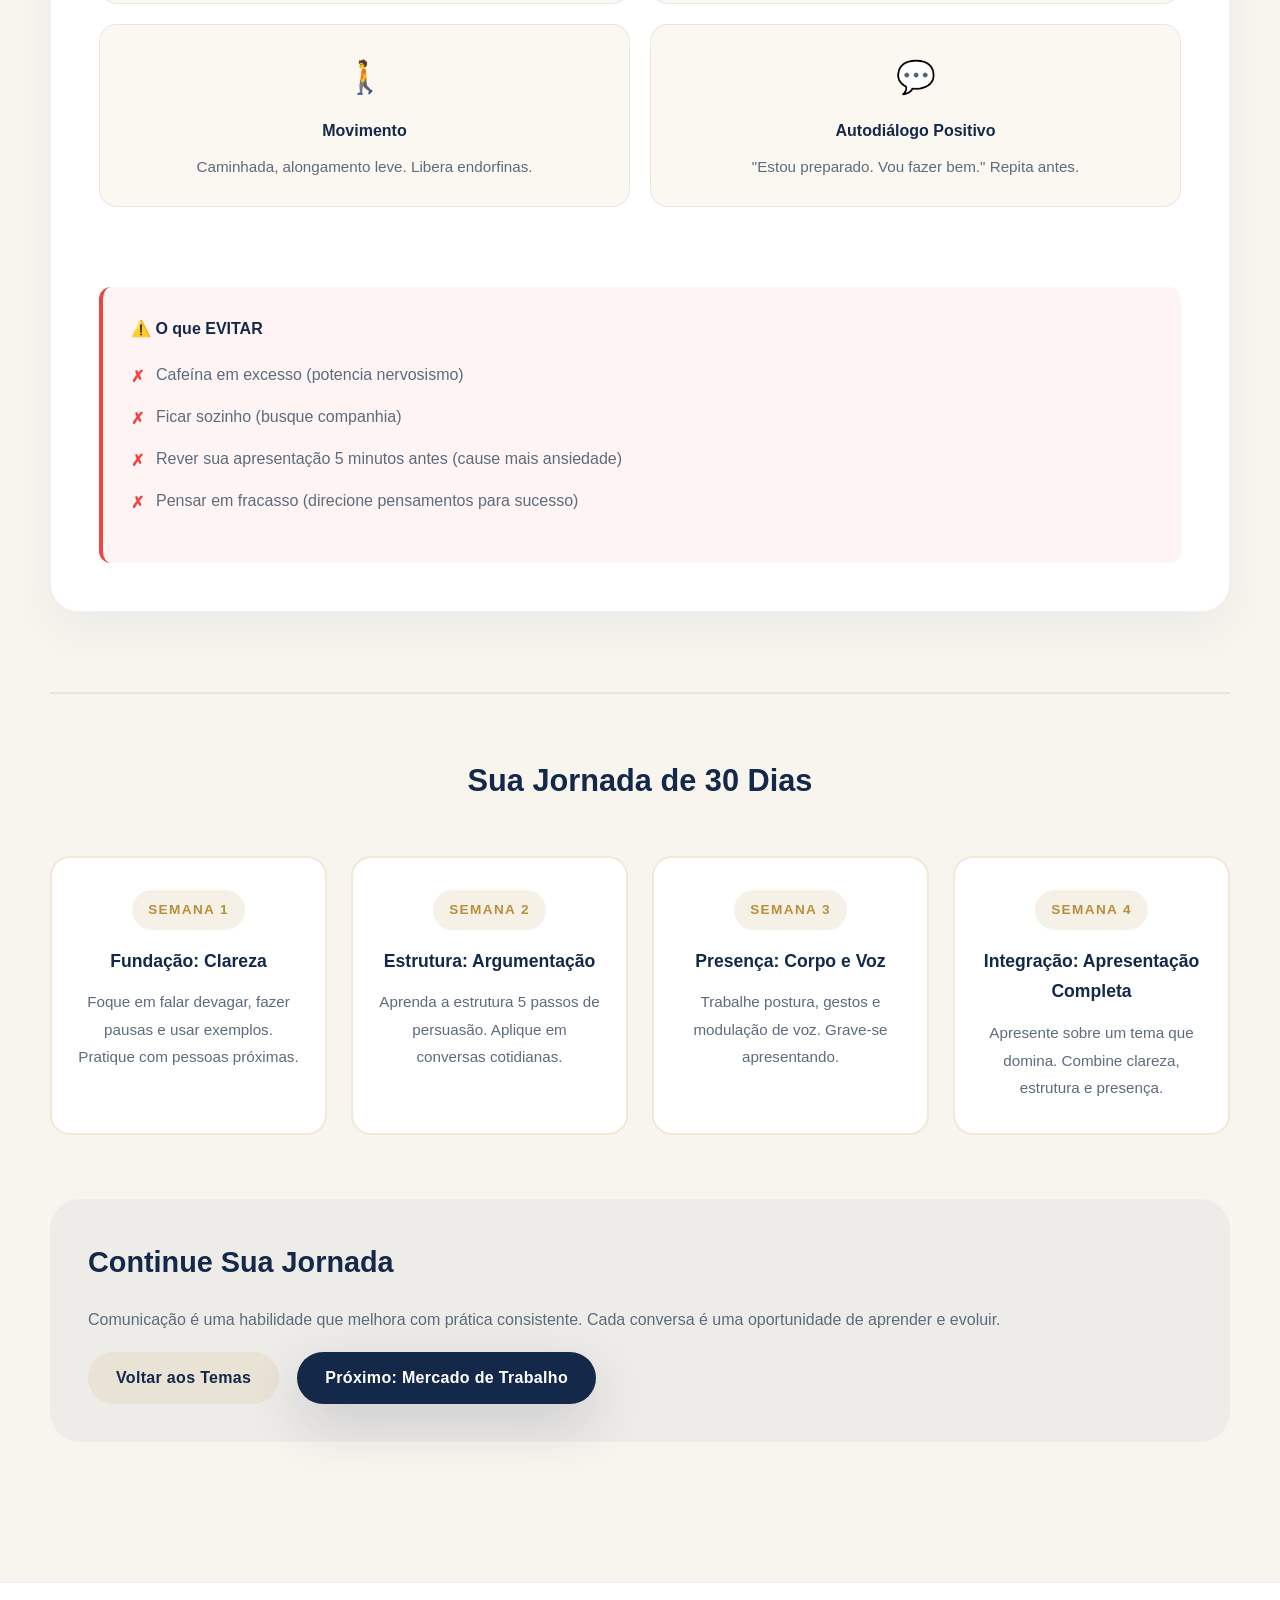
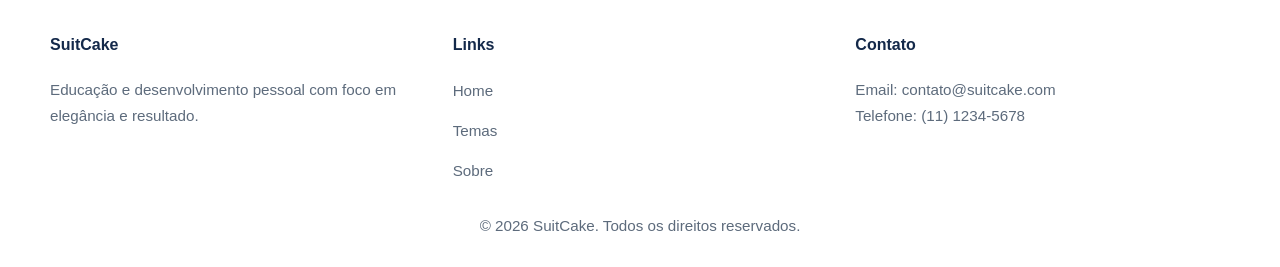
==== commit 808939e0: "Add files via upload" ====
--- a/comunicacao.html
+++ b/comunicacao.html
@@ -1,270 +1,326 @@
-<!DOCTYPE html>
-<html lang="pt-BR">
-<head>
-    <meta charset="UTF-8">
-    <meta name="viewport" content="width=device-width, initial-scale=1.0">
-    <title>Comunicação e Oratória - EducaMais</title>
-    <link rel="stylesheet" href="style.css">
-</head>
-<body>
-    <!-- Navbar Fixa -->
-    <nav class="navbar">
-        <div class="navbar-container">
-            <div class="navbar-logo">
-                <span class="logo-icon">📚</span>
-                <span class="logo-text">EducaMais</span>
-            </div>
-            <div class="navbar-menu">
-                <a href="index.html" class="nav-link">Home</a>
-                <a href="index.html#temas" class="nav-link">Temas</a>
-                <a href="index.html#sobre" class="nav-link">Sobre</a>
-            </div>
-            <div class="hamburger">
-                <span></span>
-                <span></span>
-                <span></span>
-            </div>
-        </div>
-    </nav>
-
-    <!-- Header Tema -->
-    <section class="tema-header tema-header-comunicacao">
-        <div class="tema-header-content">
-            <div class="tema-breadcrumb">
-                <a href="index.html">Home</a> / <span>Comunicação e Oratória</span>
-            </div>
-            <h1 class="tema-title">Comunicação e Oratória</h1>
-            <p class="tema-subtitle">Desenvolva habilidades de fala clara, persuasão e presença impactante</p>
-        </div>
-    </section>
-
-    <!-- Conteúdo Principal -->
-    <section class="tema-content">
-        <div class="container">
-            <!-- Introdução -->
-            <div class="content-section fade-in">
-                <h2 class="content-title">🎤 O Poder da Comunicação</h2>
-                <p class="content-text">
-                    A comunicação é uma das habilidades mais valiosas no mundo profissional e pessoal. Pessoas que sabem se comunicar bem conquistam oportunidades, influenciam decisões e deixam impressões memoráveis. Nesta seção, você aprenderá as técnicas fundamentais para se tornar um comunicador excepcional.
-                </p>
-            </div>
-
-            <!-- Módulo 1: Falar com Clareza -->
-            <div class="modulo">
-                <div class="modulo-header">
-                    <h3 class="modulo-title">💬 Como Falar com Clareza</h3>
-                </div>
-                <div class="modulo-content">
-                    <div class="modulo-text">
-                        <h4>Por que Clareza é Crucial?</h4>
-                        <p>
-                            Se você não consegue expressar suas ideias de forma clara, as pessoas não entendem sua mensagem. Clareza não significa falar muito rápido ou usar palavras complicadas. Significa comunicar seus pensamentos de forma que todos entendam.
-                        </p>
-                        <h4>Técnicas de Clareza</h4>
-                        <ul class="lista-conteudo">
-                            <li><strong>Fale Devagar:</strong> Dê tempo para seu ouvinte processar. Pausas são poderosas.</li>
-                            <li><strong>Use Exemplos:</strong> Abstratos confundem. Exemplos concretos esclarecem.</li>
-                            <li><strong>Estruture suas Ideias:</strong> Comece com o ponto principal, depois explique.</li>
-                            <li><strong>Evite Jargão:</strong> Use linguagem que seu público entende.</li>
-                            <li><strong>Confirme Compreensão:</strong> Pergunte "Ficou claro?" ou "Alguma dúvida?"</li>
-                        </ul>
-                        <h4>Exercício Prático</h4>
-                        <p>
-                            Escolha um conceito que você conhece bem. Explique para 3 pessoas diferentes de forma a que todos entendam. Receba feedback sobre o que foi claro e o que confundiu. Refine sua explicação.
-                        </p>
-                    </div>
-                    <div class="modulo-destaque">
-                        <div class="destaque-box">
-                            <h5>💡 Dica de Ouro</h5>
-                            <p>Respiração profunda antes de falar reduz ansiedade e melhora a clareza. Você conseguirá pensar melhor e pausar naturalmente.</p>
-                        </div>
-                    </div>
-                </div>
-            </div>
-
-            <!-- Módulo 2: Técnicas de Persuasão -->
-            <div class="modulo">
-                <div class="modulo-header">
-                    <h3 class="modulo-title">🎯 Técnicas de Persuasão</h3>
-                </div>
-                <div class="modulo-content">
-                    <div class="modulo-text">
-                        <h4>Entenda o Poder da Persuasão</h4>
-                        <p>
-                            Persuasão não é manipulação. É a arte de apresentar suas ideias de forma tão convincente que as pessoas escolhem segui-las. Toda entrevista, negociação ou apresentação envolve persuasão.
-                        </p>
-                        <h4>Princípios de Persuasão Eficaz</h4>
-                        <ul class="lista-conteudo">
-                            <li><strong>Autoridade:</strong> Demonstre expertise. Cite fontes confiáveis.</li>
-                            <li><strong>Prova Social:</strong> "Outros fazem assim..." aumenta credibilidade.</li>
-                            <li><strong>Escassez:</strong> "Oportunidade limitada" motiva ação rápida.</li>
-                            <li><strong>Reciprocidade:</strong> Dê valor primeiro. As pessoas querem retribuir.</li>
-                            <li><strong>Consistência:</strong> Comece com pequeno acordo e cresça.</li>
-                            <li><strong>Empatia:</strong> Entenda os desejos do seu ouvinte. Fale sobre eles.</li>
-                        </ul>
-                        <h4>Estrutura Poderosa de Argumentação</h4>
-                        <p>
-                            <strong>1. Gancho:</strong> Comece com algo que capture atenção.<br>
-                            <strong>2. Problema:</strong> Apresente o desafio que existe.<br>
-                            <strong>3. Solução:</strong> Apresente sua ideia como a solução.<br>
-                            <strong>4. Benefício:</strong> Mostre o que ganham com sua proposta.<br>
-                            <strong>5. Chamada à Ação:</strong> Diga exatamente o que fazer agora.
-                        </p>
-                    </div>
-                    <div class="modulo-destaque">
-                        <div class="destaque-box">
-                            <h5>⚠️ Ética Importa</h5>
-                            <p>Use persuasão para apresentar verdades. Nunca para enganar. Persuasão baseada em mentiras sempre é descoberta e destrói credibilidade.</p>
-                        </div>
-                    </div>
-                </div>
-            </div>
-
-            <!-- Módulo 3: Linguagem Corporal -->
-            <div class="modulo">
-                <div class="modulo-header">
-                    <h3 class="modulo-title">🧍 Linguagem Corporal e Presença</h3>
-                </div>
-                <div class="modulo-content">
-                    <div class="modulo-text">
-                        <h4>Mais que Palavras</h4>
-                        <p>
-                            Pesquisas mostram que 55% da comunicação é linguagem corporal, 38% é tom de voz, e apenas 7% são as palavras. Sua postura, olhar e gestos comunicam tanta coisa quanto sua fala.
-                        </p>
-                        <h4>Elementos da Linguagem Corporal Poderosa</h4>
-                        <ul class="lista-conteudo">
-                            <li><strong>Postura Ereta:</strong> Ombros para trás, coluna reta. Transmite confiança.</li>
-                            <li><strong>Contato Visual:</strong> Olhe para as pessoas enquanto fala. Mostra sinceridade.</li>
-                            <li><strong>Gestos Propositais:</strong> Use as mãos para enfatizar, não por nervosismo.</li>
-                            <li><strong>Movimento:</strong> Mova-se com propósito. Fique perto quando quer proximidade.</li>
-                            <li><strong>Expressão Facial:</strong> Sorria quando apropriado. Mostre interesse genuíno.</li>
-                            <li><strong>Tom de Voz:</strong> Varie o tom para manter interesse. Não fale monotonamente.</li>
-                        </ul>
-                        <h4>O Que Evitar</h4>
-                        <ul class="lista-conteudo">
-                            <li>Cruzar os braços (sinal de fechamento)</li>
-                            <li>Mexer constantemente com celular ou objetos</li>
-                            <li>Ficar encolhido ou inclinado para trás</li>
-                            <li>Evitar contato visual</li>
-                            <li>Gestos repetitivos que distraem</li>
-                        </ul>
-                    </div>
-                    <div class="modulo-destaque">
-                        <div class="destaque-box">
-                            <h5>🎬 Gravação</h5>
-                            <p>Grave um vídeo seu falando. Você verá quantas coisas não percebe naturalmente. É desconfortável, mas extremamente educativo.</p>
-                        </div>
-                    </div>
-                </div>
-            </div>
-
-            <!-- Módulo 4: Presença Pública -->
-            <div class="modulo">
-                <div class="modulo-header">
-                    <h3 class="modulo-title">🎤 Como Se Posicionar em Público</h3>
-                </div>
-                <div class="modulo-content">
-                    <div class="modulo-text">
-                        <h4>Apresentações Eficazes</h4>
-                        <p>
-                            Apresentar em público é uma das maiores medos das pessoas. Mas é também uma das habilidades mais valorizadas. Aqui estão as técnicas para apresentar sem medo.
-                        </p>
-                        <h4>Antes da Apresentação</h4>
-                        <ul class="lista-conteudo">
-                            <li><strong>Pratique Intensamente:</strong> Quanto mais praticar, mais seguro fica.</li>
-                            <li><strong>Conheça Seu Material:</strong> Nunca leia direto de slides.</li>
-                            <li><strong>Prepare Seu Espaço:</strong> Chegue cedo. Teste equipamentos.</li>
-                            <li><strong>Respire Profundamente:</strong> Antes de começar, respire para acalmar.</li>
-                        </ul>
-                        <h4>Durante a Apresentação</h4>
-                        <ul class="lista-conteudo">
-                            <li><strong>Comece com Força:</strong> Primeiros 30 segundos são críticos.</li>
-                            <li><strong>Faça Contato Visual:</strong> Olhe para diferentes pessoas na plateia.</li>
-                            <li><strong>Pause Strategicamente:</strong> Deixe informações importantes assentarem.</li>
-                            <li><strong>Use Histórias:</strong> Números entediam. Histórias prendem.</li>
-                            <li><strong>Termine Memorável:</strong> A conclusão é o que mais fica.</li>
-                        </ul>
-                        <h4>Lidar com Nervosismo</h4>
-                        <p>
-                            Nervosismo é normal. Até apresentadores profissionais ficam nervosos. A diferença? Eles treinam tanto que sabem que conseguem, independente do nervosismo. Treine mais, confie em si mesmo.
-                        </p>
-                    </div>
-                    <div class="modulo-destaque">
-                        <div class="destaque-box">
-                            <h5>🌟 Segredo</h5>
-                            <p>A plateia quer que você suceda. Ninguém quer ver alguém fracassar. Use isso a seu favor. A audiência está do seu lado.</p>
-                        </div>
-                    </div>
-                </div>
-            </div>
-
-            <!-- Plano de Ação -->
-            <div class="plano-acao">
-                <h3 class="plano-acao-title">📋 Desafios de 30 Dias</h3>
-                <div class="plano-passos">
-                    <div class="passo">
-                        <span class="passo-numero">1</span>
-                        <h4>Semana 1: Clareza</h4>
-                        <p>Explique um conceito para 3 pessoas diferentes. Receba feedback.</p>
-                    </div>
-                    <div class="passo">
-                        <span class="passo-numero">2</span>
-                        <h4>Semana 2: Linguagem Corporal</h4>
-                        <p>Grave um vídeo seu falando. Analise sua postura e gestos.</p>
-                    </div>
-                    <div class="passo">
-                        <span class="passo-numero">3</span>
-                        <h4>Semana 3: Persuasão</h4>
-                        <p>Teste as técnicas de persuasão em uma conversa real.</p>
-                    </div>
-                    <div class="passo">
-                        <span class="passo-numero">4</span>
-                        <h4>Semana 4: Apresentação</h4>
-                        <p>Prepare e faça uma micro-apresentação para amigos.</p>
-                    </div>
-                </div>
-            </div>
-
-            <!-- CTA Final -->
-            <div class="cta-final">
-                <h3>Continue Evoluindo!</h3>
-                <p>Explore os outros temas e continue sua jornada de desenvolvimento</p>
-                <div class="cta-buttons">
-                    <a href="index.html#temas" class="btn btn-secondary">Voltar aos Temas</a>
-                    <a href="mercado-trabalho.html" class="btn btn-primary">Próximo Tema</a>
-                </div>
-            </div>
-        </div>
-    </section>
-
-    <!-- Footer -->
-    <footer class="footer">
-        <div class="container">
-            <div class="footer-content">
-                <div class="footer-section">
-                    <h4>EducaMais</h4>
-                    <p>Plataforma de educação e desenvolvimento pessoal</p>
-                </div>
-                <div class="footer-section">
-                    <h4>Links Rápidos</h4>
-                    <ul>
-                        <li><a href="index.html">Home</a></li>
-                        <li><a href="index.html#temas">Temas</a></li>
-                        <li><a href="index.html#sobre">Sobre</a></li>
-                    </ul>
-                </div>
-                <div class="footer-section">
-                    <h4>Contato</h4>
-                    <p>Email: contato@educamais.com</p>
-                    <p>Telefone: (11) 1234-5678</p>
-                </div>
-            </div>
-            <div class="footer-bottom">
-                <p>&copy; 2026 EducaMais. Todos os direitos reservados.</p>
-            </div>
-        </div>
-    </footer>
-
-    <script src="script.js"></script>
-</body>
+﻿<!DOCTYPE html>
+<html lang="pt-BR">
+<head>
+    <meta charset="UTF-8">
+    <meta name="viewport" content="width=device-width, initial-scale=1.0">
+    <title>Comunicação e Oratória - SuitCake</title>
+    <link rel="stylesheet" href="style.css">
+</head>
+<body>
+    <nav class="navbar">
+        <div class="navbar-container">
+            <div class="navbar-logo">
+                <img src="imagem/WhatsApp Image 2026-05-11 at 21.09.48.jpeg" alt="SuitCake Logo" class="logo-image">
+                <div class="logo-text">
+                    <span class="site-name">SuitCake</span>
+                    <span class="site-subtitle">Educação Premium</span>
+                </div>
+            </div>
+            <div class="navbar-menu">
+                <a href="index.html" class="nav-link">Home</a>
+                <a href="index.html#temas" class="nav-link">Temas</a>
+                <a href="index.html#sobre" class="nav-link">Sobre</a>
+            </div>
+            <button class="hamburger" type="button" aria-label="Abrir menu">
+                <span></span>
+            </button>
+        </div>
+    </nav>
+
+    <main>
+        <section class="tema-header fade-item">
+            <div class="tema-header-content">
+                <div class="tema-breadcrumb">Home / Comunicação e Oratória</div>
+                <h1 class="tema-title">Comunicação e Oratória</h1>
+                <p class="tema-subtitle">Desenvolva habilidades de fala clara, persuasão e presença impactante</p>
+            </div>
+        </section>
+
+        <section class="tema-content">
+            <div class="container">
+                <div class="intro-section fade-item">
+                    <div class="intro-card">
+                        <p class="intro-text">A comunicação é uma das habilidades mais valiosas no mundo profissional e pessoal. Pessoas que sabem se comunicar bem conquistam oportunidades, influenciam decisões e deixam impressões memoráveis.</p>
+                        <p class="intro-highlight">Neste módulo, você aprenderá as técnicas fundamentais para se tornar um comunicador excepcional.</p>
+                    </div>
+                </div>
+
+                <div class="modules-section">
+                    <!-- Módulo 1: Falar com Clareza -->
+                    <div class="module-card fade-item">
+                        <div class="module-header">
+                            <div class="module-number">01</div>
+                            <h2 class="module-title">Falar com Clareza</h2>
+                            <p class="module-subtitle">A base de toda comunicação efetiva</p>
+                        </div>
+                        <div class="module-body">
+                            <p class="module-intro">Se você não consegue expressar suas ideias de forma clara, as pessoas não entendem sua mensagem. Clareza não significa falar muito rápido ou usar palavras complicadas.</p>
+                            <div class="highlight-tip">
+                                <strong>💡 O essencial</strong>
+                                <p>Clareza significa comunicar seus pensamentos de forma que <strong>todos entendam</strong>.</p>
+                            </div>
+                            <h3>Técnicas práticas de clareza</h3>
+                            <div class="techniques-grid">
+                                <div class="technique-card">
+                                    <span class="technique-icon">🎯</span>
+                                    <h4>Fale Devagar</h4>
+                                    <p>Dê tempo para seu ouvinte processar. Pausas são poderosas.</p>
+                                </div>
+                                <div class="technique-card">
+                                    <span class="technique-icon">📝</span>
+                                    <h4>Use Exemplos</h4>
+                                    <p>Abstratos confundem. Exemplos concretos esclarecem.</p>
+                                </div>
+                                <div class="technique-card">
+                                    <span class="technique-icon">🏗️</span>
+                                    <h4>Estruture Ideias</h4>
+                                    <p>Comece com o ponto principal, depois explique.</p>
+                                </div>
+                                <div class="technique-card">
+                                    <span class="technique-icon">🗣️</span>
+                                    <h4>Linguagem Clara</h4>
+                                    <p>Evite jargão. Use palavras que seu público entende.</p>
+                                </div>
+                            </div>
+                            <div class="practice-box">
+                                <h4>🎓 Exercício Prático</h4>
+                                <p>Escolha um conceito que você conhece bem. Explique para 3 pessoas diferentes de forma a que todos entendam. Receba feedback sobre o que foi claro e o que confundiu. Refine sua explicação.</p>
+                            </div>
+                        </div>
+                    </div>
+
+                    <!-- Módulo 2: Técnicas de Persuasão -->
+                    <div class="module-card fade-item">
+                        <div class="module-header">
+                            <div class="module-number">02</div>
+                            <h2 class="module-title">Persuasão Eficaz</h2>
+                            <p class="module-subtitle">A arte de apresentar suas ideias de forma convincente</p>
+                        </div>
+                        <div class="module-body">
+                            <p class="module-intro">Persuasão não é manipulação. É a arte de apresentar suas ideias de forma tão convincente que as pessoas escolhem segui-las. Toda entrevista, negociação ou apresentação envolve persuasão.</p>
+                            <div class="highlight-tip">
+                                <strong>⚡ Verdade crucial</strong>
+                                <p>Persuasão baseada em <strong>verdades</strong> sempre é descoberta. Construa credibilidade.</p>
+                            </div>
+                            <h3>Os 6 Pilares da Persuasão</h3>
+                            <div class="pillars-grid">
+                                <div class="pillar-item">
+                                    <span class="pillar-number">1</span>
+                                    <strong>Autoridade</strong>
+                                    <p>Demonstre expertise. Cite fontes confiáveis.</p>
+                                </div>
+                                <div class="pillar-item">
+                                    <span class="pillar-number">2</span>
+                                    <strong>Prova Social</strong>
+                                    <p>"Outros fazem assim" aumenta credibilidade.</p>
+                                </div>
+                                <div class="pillar-item">
+                                    <span class="pillar-number">3</span>
+                                    <strong>Escassez</strong>
+                                    <p>"Oportunidade limitada" motiva ação rápida.</p>
+                                </div>
+                                <div class="pillar-item">
+                                    <span class="pillar-number">4</span>
+                                    <strong>Reciprocidade</strong>
+                                    <p>Dê valor primeiro. As pessoas querem retribuir.</p>
+                                </div>
+                                <div class="pillar-item">
+                                    <span class="pillar-number">5</span>
+                                    <strong>Consistência</strong>
+                                    <p>Comece com pequeno acordo e cresça.</p>
+                                </div>
+                                <div class="pillar-item">
+                                    <span class="pillar-number">6</span>
+                                    <strong>Empatia</strong>
+                                    <p>Entenda os desejos do seu ouvinte. Fale sobre eles.</p>
+                                </div>
+                            </div>
+                            <div class="structure-box">
+                                <h4>📊 Estrutura Poderosa de Argumentação</h4>
+                                <div class="structure-steps">
+                                    <div class="step">
+                                        <span class="step-num">1</span>
+                                        <strong>Gancho</strong>
+                                        <p>Capture atenção imediatamente</p>
+                                    </div>
+                                    <div class="step">
+                                        <span class="step-num">2</span>
+                                        <strong>Problema</strong>
+                                        <p>Apresente o desafio existente</p>
+                                    </div>
+                                    <div class="step">
+                                        <span class="step-num">3</span>
+                                        <strong>Solução</strong>
+                                        <p>Apresente sua ideia como resposta</p>
+                                    </div>
+                                    <div class="step">
+                                        <span class="step-num">4</span>
+                                        <strong>Benefício</strong>
+                                        <p>Mostre o que ganham com sua proposta</p>
+                                    </div>
+                                    <div class="step">
+                                        <span class="step-num">5</span>
+                                        <strong>Ação</strong>
+                                        <p>Diga exatamente o que fazer agora</p>
+                                    </div>
+                                </div>
+                            </div>
+                        </div>
+                    </div>
+
+                    <!-- Módulo 3: Presença Pública -->
+                    <div class="module-card fade-item">
+                        <div class="module-header">
+                            <div class="module-number">03</div>
+                            <h2 class="module-title">Presença e Impacto Corporal</h2>
+                            <p class="module-subtitle">Como seu corpo comunica tanto quanto suas palavras</p>
+                        </div>
+                        <div class="module-body">
+                            <p class="module-intro">55% da comunicação é linguagem corporal, 38% é tom de voz, e apenas 7% são as palavras. Sua presença física é fundamental para causar impacto.</p>
+                            <div class="highlight-tip">
+                                <strong>🎭 Lembre-se</strong>
+                                <p>Você comunica através dos seus <strong>gestos, postura e expressão facial</strong>.</p>
+                            </div>
+                            <h3>Elementos da Presença Impactante</h3>
+                            <div class="presence-items">
+                                <div class="presence-card">
+                                    <h4>📍 Postura</h4>
+                                    <p>Ombros para trás, coluna reta, cabeça erguida. Comunica confiança e autoridade.</p>
+                                </div>
+                                <div class="presence-card">
+                                    <h4>🎤 Voz</h4>
+                                    <p>Modulação, ritmo e volume. Uma voz calmosa transmite segurança e competência.</p>
+                                </div>
+                                <div class="presence-card">
+                                    <h4>👁️ Contato Visual</h4>
+                                    <p>Olhar para diferentes pessoas. Cria conexão e demonstra atenção genuína.</p>
+                                </div>
+                                <div class="presence-card">
+                                    <h4>🤝 Gestos</h4>
+                                    <p>Gestos abertos e controlados. Evite braços cruzados ou mãos nos bolsos.</p>
+                                </div>
+                            </div>
+                            <div class="practice-box">
+                                <h4>🎬 Exercício: Grava-se a Si Mesmo</h4>
+                                <p>Grave um vídeo curto de 1 minuto falando sobre um tema que domina. Analise sua postura, gestos e tom de voz. Identifique pontos de melhora. Repita o exercício em 2 semanas.</p>
+                            </div>
+                        </div>
+                    </div>
+
+                    <!-- Módulo 4: Controle do Nervosismo -->
+                    <div class="module-card fade-item">
+                        <div class="module-header">
+                            <div class="module-number">04</div>
+                            <h2 class="module-title">Dominar o Nervosismo</h2>
+                            <p class="module-subtitle">Como manter a calma em situações de pressão</p>
+                        </div>
+                        <div class="module-body">
+                            <p class="module-intro">Nervosismo é natural. Até os maiores oradores sentem frio na espinha antes de apresentações importantes. A diferença é que eles sabem como gerenciar.</p>
+                            <div class="highlight-tip">
+                                <strong>✨ Segredo</strong>
+                                <p>O nervosismo é <strong>energia</strong>. Transforme-a em entusiasmo e movimento.</p>
+                            </div>
+                            <h3>Técnicas Comprovadas</h3>
+                            <div class="techniques-grid">
+                                <div class="technique-card">
+                                    <span class="technique-icon">🫁</span>
+                                    <h4>Respiração 4-4-4</h4>
+                                    <p>4s inspira, 4s prende, 4s expira. Acalma sistema nervoso.</p>
+                                </div>
+                                <div class="technique-card">
+                                    <span class="technique-icon">🧘</span>
+                                    <h4>Visualização</h4>
+                                    <p>Imagine-se apresentando com sucesso. A mente não diferencia real do imaginado.</p>
+                                </div>
+                                <div class="technique-card">
+                                    <span class="technique-icon">🚶</span>
+                                    <h4>Movimento</h4>
+                                    <p>Caminhada, alongamento leve. Libera endorfinas.</p>
+                                </div>
+                                <div class="technique-card">
+                                    <span class="technique-icon">💬</span>
+                                    <h4>Autodiálogo Positivo</h4>
+                                    <p>"Estou preparado. Vou fazer bem." Repita antes.</p>
+                                </div>
+                            </div>
+                            <div class="warning-box">
+                                <h4>⚠️ O que EVITAR</h4>
+                                <ul>
+                                    <li>Cafeína em excesso (potencia nervosismo)</li>
+                                    <li>Ficar sozinho (busque companhia)</li>
+                                    <li>Rever sua apresentação 5 minutos antes (cause mais ansiedade)</li>
+                                    <li>Pensar em fracasso (direcione pensamentos para sucesso)</li>
+                                </ul>
+                            </div>
+                        </div>
+                    </div>
+                </div>
+
+                <div class="learning-path fade-item">
+                    <h2>Sua Jornada de 30 Dias</h2>
+                    <div class="path-timeline">
+                        <div class="timeline-item">
+                            <span class="timeline-week">Semana 1</span>
+                            <h4>Fundação: Clareza</h4>
+                            <p>Foque em falar devagar, fazer pausas e usar exemplos. Pratique com pessoas próximas.</p>
+                        </div>
+                        <div class="timeline-item">
+                            <span class="timeline-week">Semana 2</span>
+                            <h4>Estrutura: Argumentação</h4>
+                            <p>Aprenda a estrutura 5 passos de persuasão. Aplique em conversas cotidianas.</p>
+                        </div>
+                        <div class="timeline-item">
+                            <span class="timeline-week">Semana 3</span>
+                            <h4>Presença: Corpo e Voz</h4>
+                            <p>Trabalhe postura, gestos e modulação de voz. Grave-se apresentando.</p>
+                        </div>
+                        <div class="timeline-item">
+                            <span class="timeline-week">Semana 4</span>
+                            <h4>Integração: Apresentação Completa</h4>
+                            <p>Apresente sobre um tema que domina. Combine clareza, estrutura e presença.</p>
+                        </div>
+                    </div>
+                </div>
+
+                <div class="cta-final fade-item">
+                    <h3>Continue Sua Jornada</h3>
+                    <p>Comunicação é uma habilidade que melhora com prática consistente. Cada conversa é uma oportunidade de aprender e evoluir.</p>
+                    <div class="hero-actions">
+                        <a href="index.html#temas" class="btn btn-secondary">Voltar aos Temas</a>
+                        <a href="mercado-trabalho.html" class="btn btn-primary">Próximo: Mercado de Trabalho</a>
+                    </div>
+                </div>
+            </div>
+        </section>
+    </main>
+
+    <footer class="footer">
+        <div class="container">
+            <div class="footer-content">
+                <div class="footer-section">
+                    <h4>SuitCake</h4>
+                    <p>Educação e desenvolvimento pessoal com foco em elegância e resultado.</p>
+                </div>
+                <div class="footer-section">
+                    <h4>Links</h4>
+                    <ul>
+                        <li><a href="index.html">Home</a></li>
+                        <li><a href="index.html#temas">Temas</a></li>
+                        <li><a href="index.html#sobre">Sobre</a></li>
+                    </ul>
+                </div>
+                <div class="footer-section">
+                    <h4>Contato</h4>
+                    <p>Email: contato@suitcake.com</p>
+                    <p>Telefone: (11) 1234-5678</p>
+                </div>
+            </div>
+            <div class="footer-bottom">
+                <p>&copy; 2026 SuitCake. Todos os direitos reservados.</p>
+            </div>
+        </div>
+    </footer>
+
+    <script src="script.js"></script>
+</body>
 </html>
--- a/style.css
+++ b/style.css
@@ -1,1060 +1,1359 @@
-/* ========================
-   VARIÁVEIS E RESET GLOBAL
-   ======================== */
-
-:root {
-    /* Cores */
-    --bg-primary: #0f172a;
-    --bg-secondary: #1a2847;
-    --bg-card: #1e2d4a;
-    --text-primary: #ffffff;
-    --text-secondary: #b0b8c8;
-    --accent-blue: #3b82f6;
-    --accent-blue-hover: #2563eb;
-    --accent-blue-light: #60a5fa;
-    --border-color: #2d3e5f;
-    --success: #10b981;
-    --warning: #f59e0b;
-    --danger: #ef4444;
-    
-    /* Tipografia */
-    --font-main: 'Segoe UI', Tahoma, Geneva, Verdana, sans-serif;
-    --font-size-base: 16px;
-    --font-size-sm: 14px;
-    --font-size-lg: 18px;
-    --font-size-xl: 24px;
-    --font-size-2xl: 32px;
-    --font-size-3xl: 42px;
-    
-    /* Espaçamento */
-    --spacing-xs: 8px;
-    --spacing-sm: 12px;
-    --spacing-md: 16px;
-    --spacing-lg: 24px;
-    --spacing-xl: 32px;
-    --spacing-2xl: 48px;
-    
-    /* Transições */
-    --transition-fast: 0.2s ease;
-    --transition-base: 0.3s ease;
-    --transition-slow: 0.5s ease;
-}
-
-* {
-    margin: 0;
-    padding: 0;
-    box-sizing: border-box;
-}
-
-html {
-    scroll-behavior: smooth;
-}
-
-body {
-    font-family: var(--font-main);
-    background-color: var(--bg-primary);
-    color: var(--text-primary);
-    line-height: 1.6;
-    font-size: var(--font-size-base);
-    overflow-x: hidden;
-}
-
-/* ========================
-   NAVBAR
-   ======================== */
-
-.navbar {
-    position: fixed;
-    top: 0;
-    left: 0;
-    right: 0;
-    background: rgba(15, 23, 42, 0.95);
-    backdrop-filter: blur(10px);
-    border-bottom: 1px solid var(--border-color);
-    z-index: 1000;
-    padding: var(--spacing-md) 0;
-}
-
-.navbar-container {
-    display: flex;
-    align-items: center;
-    justify-content: space-between;
-    max-width: 1200px;
-    margin: 0 auto;
-    padding: 0 var(--spacing-lg);
-}
-
-.navbar-logo {
-    display: flex;
-    align-items: center;
-    gap: var(--spacing-sm);
-    font-size: var(--font-size-xl);
-    font-weight: 700;
-    color: var(--text-primary);
-    text-decoration: none;
-    transition: all var(--transition-base);
-}
-
-.navbar-logo:hover {
-    color: var(--accent-blue-light);
-}
-
-.logo-icon {
-    font-size: 28px;
-}
-
-.navbar-menu {
-    display: flex;
-    align-items: center;
-    gap: var(--spacing-xl);
-}
-
-.nav-link {
-    color: var(--text-secondary);
-    text-decoration: none;
-    font-size: var(--font-size-sm);
-    font-weight: 600;
-    transition: all var(--transition-base);
-    position: relative;
-}
-
-.nav-link:hover,
-.nav-link.active {
-    color: var(--accent-blue);
-}
-
-.nav-link::after {
-    content: '';
-    position: absolute;
-    bottom: -5px;
-    left: 0;
-    right: 0;
-    height: 2px;
-    background-color: var(--accent-blue);
-    transform: scaleX(0);
-    transition: transform var(--transition-base);
-    transform-origin: left;
-}
-
-.nav-link:hover::after,
-.nav-link.active::after {
-    transform: scaleX(1);
-}
-
-.hamburger {
-    display: none;
-    flex-direction: column;
-    gap: 5px;
-    cursor: pointer;
-}
-
-.hamburger span {
-    width: 25px;
-    height: 3px;
-    background-color: var(--text-primary);
-    border-radius: 2px;
-    transition: all var(--transition-base);
-}
-
-/* ========================
-   CONTAINER
-   ======================== */
-
-.container {
-    max-width: 1200px;
-    margin: 0 auto;
-    padding: 0 var(--spacing-lg);
-}
-
-/* ========================
-   HERO SECTION
-   ======================== */
-
-.hero {
-    position: relative;
-    min-height: 100vh;
-    display: flex;
-    align-items: center;
-    justify-content: center;
-    margin-top: 60px;
-    overflow: hidden;
-}
-
-.hero-background {
-    position: absolute;
-    top: 0;
-    left: 0;
-    right: 0;
-    bottom: 0;
-    z-index: -1;
-}
-
-.gradient-orb {
-    position: absolute;
-    border-radius: 50%;
-    filter: blur(60px);
-    opacity: 0.3;
-}
-
-.orb-1 {
-    width: 300px;
-    height: 300px;
-    background: linear-gradient(135deg, var(--accent-blue), #1e40af);
-    top: -50px;
-    right: -50px;
-    animation: float 15s ease-in-out infinite;
-}
-
-.orb-2 {
-    width: 200px;
-    height: 200px;
-    background: linear-gradient(135deg, #0ea5e9, var(--accent-blue));
-    bottom: 100px;
-    left: -100px;
-    animation: float 20s ease-in-out infinite reverse;
-}
-
-.orb-3 {
-    width: 250px;
-    height: 250px;
-    background: linear-gradient(135deg, var(--accent-blue), #06b6d4);
-    bottom: -100px;
-    right: 100px;
-    animation: float 25s ease-in-out infinite;
-}
-
-@keyframes float {
-    0%, 100% { transform: translate(0, 0); }
-    50% { transform: translate(30px, 30px); }
-}
-
-.hero-content {
-    position: relative;
-    z-index: 1;
-    text-align: center;
-    animation: fadeInUp 1s ease-out;
-}
-
-@keyframes fadeInUp {
-    from {
-        opacity: 0;
-        transform: translateY(30px);
-    }
-    to {
-        opacity: 1;
-        transform: translateY(0);
-    }
-}
-
-.hero-title {
-    font-size: var(--font-size-3xl);
-    font-weight: 700;
-    margin-bottom: var(--spacing-md);
-    line-height: 1.2;
-    background: linear-gradient(135deg, var(--text-primary), var(--accent-blue-light));
-    -webkit-background-clip: text;
-    -webkit-text-fill-color: transparent;
-    background-clip: text;
-}
-
-.hero-subtitle {
-    font-size: var(--font-size-lg);
-    color: var(--text-secondary);
-    margin-bottom: var(--spacing-2xl);
-    max-width: 600px;
-    margin-left: auto;
-    margin-right: auto;
-}
-
-/* ========================
-   BOTÕES
-   ======================== */
-
-.btn {
-    display: inline-block;
-    padding: var(--spacing-sm) var(--spacing-lg);
-    border-radius: 8px;
-    text-decoration: none;
-    font-weight: 600;
-    font-size: var(--font-size-sm);
-    transition: all var(--transition-base);
-    cursor: pointer;
-    border: 2px solid transparent;
-    text-align: center;
-}
-
-.btn-primary {
-    background-color: var(--accent-blue);
-    color: white;
-}
-
-.btn-primary:hover {
-    background-color: var(--accent-blue-hover);
-    transform: translateY(-2px);
-    box-shadow: 0 10px 20px rgba(59, 130, 246, 0.3);
-}
-
-.btn-secondary {
-    background-color: transparent;
-    color: var(--accent-blue);
-    border-color: var(--accent-blue);
-}
-
-.btn-secondary:hover {
-    background-color: var(--accent-blue);
-    color: white;
-    transform: translateY(-2px);
-}
-
-.btn-large {
-    padding: var(--spacing-md) var(--spacing-2xl);
-    font-size: var(--font-size-base);
-}
-
-/* ========================
-   TEMAS SECTION
-   ======================== */
-
-.temas {
-    padding: var(--spacing-2xl) 0;
-    background: linear-gradient(180deg, var(--bg-primary) 0%, var(--bg-secondary) 100%);
-}
-
-.section-header {
-    text-align: center;
-    margin-bottom: var(--spacing-2xl);
-}
-
-.section-title {
-    font-size: var(--font-size-2xl);
-    font-weight: 700;
-    margin-bottom: var(--spacing-md);
-    color: var(--text-primary);
-}
-
-.section-subtitle {
-    font-size: var(--font-size-lg);
-    color: var(--text-secondary);
-}
-
-.temas-grid {
-    display: grid;
-    grid-template-columns: repeat(auto-fit, minmax(280px, 1fr));
-    gap: var(--spacing-xl);
-    margin-bottom: var(--spacing-2xl);
-}
-
-.tema-card {
-    background: linear-gradient(135deg, var(--bg-card), var(--bg-secondary));
-    border: 1px solid var(--border-color);
-    border-radius: 12px;
-    padding: var(--spacing-xl);
-    transition: all var(--transition-base);
-    display: flex;
-    flex-direction: column;
-    gap: var(--spacing-md);
-    position: relative;
-    overflow: hidden;
-}
-
-.tema-card::before {
-    content: '';
-    position: absolute;
-    top: 0;
-    left: 0;
-    right: 0;
-    height: 4px;
-    background: linear-gradient(90deg, var(--accent-blue), transparent);
-    transform: translateX(-100%);
-    transition: transform var(--transition-base);
-}
-
-.tema-card:hover {
-    border-color: var(--accent-blue);
-    transform: translateY(-8px);
-    box-shadow: 0 20px 40px rgba(59, 130, 246, 0.2);
-}
-
-.tema-card:hover::before {
-    transform: translateX(0);
-}
-
-.card-icon {
-    font-size: 48px;
-    height: 60px;
-    display: flex;
-    align-items: center;
-}
-
-.card-title {
-    font-size: var(--font-size-xl);
-    font-weight: 700;
-    color: var(--text-primary);
-}
-
-.card-description {
-    font-size: var(--font-size-sm);
-    color: var(--text-secondary);
-    flex-grow: 1;
-}
-
-.card-features {
-    display: flex;
-    flex-wrap: wrap;
-    gap: var(--spacing-sm);
-}
-
-.feature {
-    background-color: rgba(59, 130, 246, 0.1);
-    color: var(--accent-blue);
-    padding: var(--spacing-xs) var(--spacing-sm);
-    border-radius: 20px;
-    font-size: var(--font-size-sm);
-    border: 1px solid rgba(59, 130, 246, 0.2);
-}
-
-/* ========================
-   SOBRE SECTION
-   ======================== */
-
-.sobre {
-    padding: var(--spacing-2xl) 0;
-    background-color: var(--bg-primary);
-}
-
-.sobre-content {
-    display: grid;
-    grid-template-columns: 1fr 1fr;
-    gap: var(--spacing-2xl);
-    align-items: center;
-}
-
-.sobre-title {
-    font-size: var(--font-size-2xl);
-    font-weight: 700;
-    margin-bottom: var(--spacing-lg);
-    color: var(--text-primary);
-}
-
-.sobre-paragraph {
-    font-size: var(--font-size-base);
-    color: var(--text-secondary);
-    margin-bottom: var(--spacing-lg);
-    line-height: 1.8;
-}
-
-.sobre-stats {
-    display: grid;
-    grid-template-columns: repeat(3, 1fr);
-    gap: var(--spacing-lg);
-    margin-top: var(--spacing-xl);
-}
-
-.stat {
-    text-align: center;
-    padding: var(--spacing-lg);
-    background-color: rgba(59, 130, 246, 0.05);
-    border-radius: 8px;
-    border: 1px solid var(--border-color);
-}
-
-.stat-number {
-    display: block;
-    font-size: var(--font-size-2xl);
-    font-weight: 700;
-    color: var(--accent-blue);
-    margin-bottom: var(--spacing-sm);
-}
-
-.stat-label {
-    display: block;
-    font-size: var(--font-size-sm);
-    color: var(--text-secondary);
-}
-
-.image-placeholder {
-    background: linear-gradient(135deg, var(--bg-card), var(--bg-secondary));
-    border: 2px solid var(--border-color);
-    border-radius: 12px;
-    height: 400px;
-    display: flex;
-    align-items: center;
-    justify-content: center;
-    position: relative;
-    overflow: hidden;
-}
-
-.image-placeholder::before {
-    content: '';
-    position: absolute;
-    top: -50%;
-    right: -50%;
-    width: 200%;
-    height: 200%;
-    background: radial-gradient(circle, rgba(59, 130, 246, 0.1) 0%, transparent 70%);
-    animation: pulse 3s ease-in-out infinite;
-}
-
-@keyframes pulse {
-    0%, 100% { transform: scale(1); opacity: 0.5; }
-    50% { transform: scale(1.1); opacity: 1; }
-}
-
-.placeholder-content {
-    text-align: center;
-    position: relative;
-    z-index: 1;
-}
-
-.placeholder-icon {
-    font-size: 64px;
-    display: block;
-    margin-bottom: var(--spacing-md);
-}
-
-.placeholder-content p {
-    font-size: var(--font-size-lg);
-    color: var(--accent-blue);
-    font-weight: 600;
-}
-
-/* ========================
-   FOOTER
-   ======================== */
-
-.footer {
-    background: linear-gradient(180deg, var(--bg-secondary) 0%, var(--bg-primary) 100%);
-    border-top: 1px solid var(--border-color);
-    padding: var(--spacing-2xl) 0 var(--spacing-xl) 0;
-    margin-top: var(--spacing-2xl);
-}
-
-.footer-content {
-    display: grid;
-    grid-template-columns: repeat(auto-fit, minmax(250px, 1fr));
-    gap: var(--spacing-xl);
-    margin-bottom: var(--spacing-xl);
-}
-
-.footer-section h4 {
-    font-size: var(--font-size-base);
-    font-weight: 700;
-    margin-bottom: var(--spacing-md);
-    color: var(--text-primary);
-}
-
-.footer-section p {
-    font-size: var(--font-size-sm);
-    color: var(--text-secondary);
-    margin-bottom: var(--spacing-sm);
-}
-
-.footer-section ul {
-    list-style: none;
-}
-
-.footer-section ul li {
-    margin-bottom: var(--spacing-sm);
-}
-
-.footer-section ul li a {
-    color: var(--text-secondary);
-    text-decoration: none;
-    font-size: var(--font-size-sm);
-    transition: color var(--transition-base);
-}
-
-.footer-section ul li a:hover {
-    color: var(--accent-blue);
-}
-
-.footer-bottom {
-    text-align: center;
-    padding-top: var(--spacing-lg);
-    border-top: 1px solid var(--border-color);
-    font-size: var(--font-size-sm);
-    color: var(--text-secondary);
-}
-
-/* ========================
-   PÁGINAS TEMÁTICAS
-   ======================== */
-
-.tema-header {
-    min-height: 400px;
-    display: flex;
-    align-items: center;
-    justify-content: center;
-    margin-top: 60px;
-    position: relative;
-    overflow: hidden;
-    background: linear-gradient(135deg, var(--bg-secondary), var(--bg-card));
-    border-bottom: 2px solid var(--border-color);
-}
-
-.tema-header-financeira {
-    background: linear-gradient(135deg, #1a4d2e, #2a5f3f);
-}
-
-.tema-header-comunicacao {
-    background: linear-gradient(135deg, #1a3a52, #2a4a62);
-}
-
-.tema-header-trabalho {
-    background: linear-gradient(135deg, #4a1a2e, #6a2a4e);
-}
-
-.tema-header-emocional {
-    background: linear-gradient(135deg, #4a3a1a, #6a5a2a);
-}
-
-.tema-header-content {
-    text-align: center;
-    position: relative;
-    z-index: 1;
-}
-
-.tema-breadcrumb {
-    font-size: var(--font-size-sm);
-    color: var(--text-secondary);
-    margin-bottom: var(--spacing-md);
-}
-
-.tema-breadcrumb a {
-    color: var(--accent-blue);
-    text-decoration: none;
-    transition: color var(--transition-base);
-}
-
-.tema-breadcrumb a:hover {
-    color: var(--accent-blue-light);
-}
-
-.tema-title {
-    font-size: 3.5rem;
-    font-weight: 700;
-    margin-bottom: var(--spacing-md);
-    color: var(--text-primary);
-}
-
-.tema-subtitle {
-    font-size: var(--font-size-lg);
-    color: var(--text-secondary);
-    max-width: 600px;
-    margin: 0 auto;
-}
-
-.tema-content {
-    padding: var(--spacing-2xl) 0;
-}
-
-.content-section {
-    text-align: center;
-    margin-bottom: var(--spacing-2xl);
-    padding-bottom: var(--spacing-2xl);
-    border-bottom: 2px solid var(--border-color);
-}
-
-.content-title {
-    font-size: var(--font-size-2xl);
-    font-weight: 700;
-    margin-bottom: var(--spacing-lg);
-    color: var(--text-primary);
-}
-
-.content-text {
-    font-size: var(--font-size-base);
-    color: var(--text-secondary);
-    max-width: 800px;
-    margin: 0 auto;
-    line-height: 1.8;
-}
-
-.fade-in {
-    animation: fadeInUp 0.8s ease-out;
-}
-
-/* ========================
-   MÓDULOS DE CONTEÚDO
-   ======================== */
-
-.modulo {
-    background: linear-gradient(135deg, var(--bg-card), var(--bg-secondary));
-    border: 1px solid var(--border-color);
-    border-radius: 12px;
-    overflow: hidden;
-    margin-bottom: var(--spacing-xl);
-    transition: all var(--transition-base);
-}
-
-.modulo:hover {
-    border-color: var(--accent-blue);
-    box-shadow: 0 10px 30px rgba(59, 130, 246, 0.1);
-}
-
-.modulo-header {
-    background: linear-gradient(90deg, rgba(59, 130, 246, 0.1), transparent);
-    padding: var(--spacing-lg);
-    border-bottom: 1px solid var(--border-color);
-}
-
-.modulo-title {
-    font-size: var(--font-size-xl);
-    font-weight: 700;
-    color: var(--text-primary);
-    margin: 0;
-}
-
-.modulo-content {
-    display: grid;
-    grid-template-columns: 2fr 1fr;
-    gap: var(--spacing-xl);
-    padding: var(--spacing-xl);
-}
-
-.modulo-text h4 {
-    font-size: var(--font-size-base);
-    font-weight: 700;
-    color: var(--accent-blue);
-    margin-top: var(--spacing-lg);
-    margin-bottom: var(--spacing-md);
-}
-
-.modulo-text h4:first-child {
-    margin-top: 0;
-}
-
-.modulo-text p {
-    color: var(--text-secondary);
-    line-height: 1.8;
-    margin-bottom: var(--spacing-md);
-}
-
-.lista-conteudo {
-    list-style: none;
-    margin-bottom: var(--spacing-md);
-}
-
-.lista-conteudo li {
-    color: var(--text-secondary);
-    padding-left: var(--spacing-lg);
-    position: relative;
-    margin-bottom: var(--spacing-sm);
-    line-height: 1.6;
-}
-
-.lista-conteudo li::before {
-    content: '▸';
-    position: absolute;
-    left: 0;
-    color: var(--accent-blue);
-    font-weight: bold;
-}
-
-.modulo-destaque {
-    display: flex;
-    flex-direction: column;
-    gap: var(--spacing-md);
-}
-
-.destaque-box {
-    background: rgba(59, 130, 246, 0.05);
-    border: 2px solid rgba(59, 130, 246, 0.2);
-    border-radius: 8px;
-    padding: var(--spacing-lg);
-    position: relative;
-}
-
-.destaque-box h5 {
-    color: var(--accent-blue);
-    font-size: var(--font-size-base);
-    margin-bottom: var(--spacing-md);
-}
-
-.destaque-box p {
-    color: var(--text-secondary);
-    font-size: var(--font-size-sm);
-    line-height: 1.6;
-}
-
-/* ========================
-   PLANO DE AÇÃO
-   ======================== */
-
-.plano-acao {
-    background: linear-gradient(135deg, rgba(59, 130, 246, 0.1), rgba(59, 130, 246, 0.05));
-    border: 2px solid rgba(59, 130, 246, 0.2);
-    border-radius: 12px;
-    padding: var(--spacing-2xl);
-    margin: var(--spacing-2xl) 0;
-}
-
-.plano-acao-title {
-    font-size: var(--font-size-2xl);
-    font-weight: 700;
-    color: var(--text-primary);
-    margin-bottom: var(--spacing-xl);
-    text-align: center;
-}
-
-.plano-passos {
-    display: grid;
-    grid-template-columns: repeat(auto-fit, minmax(250px, 1fr));
-    gap: var(--spacing-lg);
-}
-
-.passo {
-    background: var(--bg-card);
-    border: 1px solid var(--border-color);
-    border-radius: 8px;
-    padding: var(--spacing-lg);
-    text-align: center;
-    transition: all var(--transition-base);
-    position: relative;
-    padding-top: var(--spacing-xl);
-}
-
-.passo:hover {
-    border-color: var(--accent-blue);
-    transform: translateY(-5px);
-}
-
-.passo-numero {
-    position: absolute;
-    top: -15px;
-    left: 50%;
-    transform: translateX(-50%);
-    width: 40px;
-    height: 40px;
-    background: var(--accent-blue);
-    color: white;
-    border-radius: 50%;
-    display: flex;
-    align-items: center;
-    justify-content: center;
-    font-weight: 700;
-    font-size: var(--font-size-base);
-}
-
-.passo h4 {
-    font-size: var(--font-size-base);
-    font-weight: 700;
-    color: var(--text-primary);
-    margin-bottom: var(--spacing-md);
-}
-
-.passo p {
-    font-size: var(--font-size-sm);
-    color: var(--text-secondary);
-}
-
-/* ========================
-   CTA FINAL
-   ======================== */
-
-.cta-final {
-    background: linear-gradient(135deg, var(--bg-card), var(--bg-secondary));
-    border: 2px solid var(--border-color);
-    border-radius: 12px;
-    padding: var(--spacing-2xl);
-    text-align: center;
-    margin-top: var(--spacing-2xl);
-}
-
-.cta-final h3 {
-    font-size: var(--font-size-2xl);
-    font-weight: 700;
-    color: var(--text-primary);
-    margin-bottom: var(--spacing-md);
-}
-
-.cta-final p {
-    font-size: var(--font-size-base);
-    color: var(--text-secondary);
-    margin-bottom: var(--spacing-lg);
-}
-
-.cta-buttons {
-    display: flex;
-    gap: var(--spacing-md);
-    justify-content: center;
-    flex-wrap: wrap;
-}
-
-/* ========================
-   BÔNUS SECTION
-   ======================== */
-
-.bonus-section {
-    background: linear-gradient(135deg, rgba(59, 130, 246, 0.1), rgba(59, 130, 246, 0.05));
-    border: 2px dashed rgba(59, 130, 246, 0.3);
-    border-radius: 12px;
-    padding: var(--spacing-2xl);
-    margin: var(--spacing-2xl) 0;
-    text-align: center;
-}
-
-.bonus-section h3 {
-    font-size: var(--font-size-2xl);
-    font-weight: 700;
-    color: var(--accent-blue);
-    margin-bottom: var(--spacing-lg);
-}
-
-.bonus-text {
-    font-size: var(--font-size-base);
-    color: var(--text-secondary);
-    line-height: 1.8;
-    margin-bottom: var(--spacing-lg);
-}
-
-/* ========================
-   RESPONSIVIDADE
-   ======================== */
-
-@media (max-width: 768px) {
-    .navbar-menu {
-        display: none;
-    }
-
-    .hamburger {
-        display: flex;
-    }
-
-    .hero-title {
-        font-size: 2rem;
-    }
-
-    .hero-subtitle {
-        font-size: var(--font-size-base);
-    }
-
-    .tema-title {
-        font-size: 2rem;
-    }
-
-    .section-title {
-        font-size: var(--font-size-xl);
-    }
-
-    .temas-grid {
-        grid-template-columns: 1fr;
-    }
-
-    .sobre-content {
-        grid-template-columns: 1fr;
-    }
-
-    .modulo-content {
-        grid-template-columns: 1fr;
-    }
-
-    .plano-passos {
-        grid-template-columns: repeat(2, 1fr);
-    }
-
-    .cta-buttons {
-        flex-direction: column;
-    }
-
-    .cta-buttons .btn {
-        width: 100%;
-    }
-
-    .sobre-stats {
-        grid-template-columns: 1fr;
-    }
-
-    .footer-content {
-        grid-template-columns: 1fr;
-    }
-
-    .navbar-container {
-        padding: 0 var(--spacing-md);
-    }
-
-    .container {
-        padding: 0 var(--spacing-md);
-    }
-}
-
-@media (max-width: 480px) {
-    :root {
-        --font-size-3xl: 28px;
-        --font-size-2xl: 24px;
-        --font-size-xl: 20px;
-        --spacing-2xl: 24px;
-        --spacing-xl: 16px;
-    }
-
-    .hero-title {
-        font-size: 1.5rem;
-    }
-
-    .tema-title {
-        font-size: 1.5rem;
-    }
-
-    .hero {
-        min-height: 60vh;
-    }
-
-    .tema-header {
-        min-height: 300px;
-    }
-
-    .section-title {
-        font-size: var(--font-size-lg);
-    }
-
-    .plano-passos {
-        grid-template-columns: 1fr;
-    }
-
-    .modulo-text h4 {
-        font-size: var(--font-size-sm);
-    }
-
-    .navbar-logo {
-        font-size: var(--font-size-lg);
-    }
-
-    .logo-icon {
-        font-size: 24px;
-    }
-}
-
-/* ========================
-   SCROLLBAR CUSTOMIZADO
-   ======================== */
-
-::-webkit-scrollbar {
-    width: 10px;
-}
-
-::-webkit-scrollbar-track {
-    background: var(--bg-primary);
-}
-
-::-webkit-scrollbar-thumb {
-    background: var(--accent-blue);
-    border-radius: 5px;
-}
-
-::-webkit-scrollbar-thumb:hover {
-    background: var(--accent-blue-hover);
-}
-
-/* ========================
-   SELEÇÃO DE TEXTO
-   ======================== */
-
-::selection {
-    background-color: var(--accent-blue);
-    color: white;
-}
-
-::-moz-selection {
-    background-color: var(--accent-blue);
-    color: white;
-}
+﻿:root {
+    --bg-base: #f8f5ef;
+    --surface: #ffffff;
+    --surface-soft: #fbf8f2;
+    --text-primary: #172036;
+    --text-secondary: #5d6b7c;
+    --accent: #14294a;
+    --accent-soft: #7184a0;
+    --gold: #b78f3d;
+    --gold-soft: #f2e4b3;
+    --border: rgba(20, 34, 63, 0.12);
+    --shadow: 0 28px 80px rgba(20, 34, 63, 0.08);
+    --radius: 30px;
+    --radius-sm: 18px;
+    --spacing-xs: 8px;
+    --spacing-sm: 14px;
+    --spacing-md: 22px;
+    --spacing-lg: 34px;
+    --spacing-xl: 56px;
+    --font-main: 'Segoe UI', Tahoma, Geneva, Verdana, sans-serif;
+    --font-secondary: 'Georgia', 'Times New Roman', serif;
+    --transition: 0.35s ease;
+}
+
+* {
+    margin: 0;
+    padding: 0;
+    box-sizing: border-box;
+}
+
+html {
+    scroll-behavior: smooth;
+}
+
+body {
+    min-height: 100vh;
+    font-family: var(--font-main);
+    font-size: 16px;
+    color: var(--text-primary);
+    background: var(--bg-base);
+    line-height: 1.75;
+    overflow-x: hidden;
+}
+
+img {
+    max-width: 100%;
+    display: block;
+}
+
+a {
+    color: inherit;
+    text-decoration: none;
+}
+
+button,
+input,
+textarea {
+    font: inherit;
+}
+
+.container {
+    width: min(1180px, calc(100% - 48px));
+    margin: 0 auto;
+}
+
+.section {
+    padding: 100px 0;
+}
+
+.section-alt {
+    background: var(--surface);
+}
+
+.section-header {
+    max-width: 680px;
+    margin-bottom: 40px;
+}
+
+.section-label {
+    display: inline-flex;
+    align-items: center;
+    gap: 10px;
+    color: var(--gold);
+    font-weight: 700;
+    text-transform: uppercase;
+    letter-spacing: 0.15em;
+    font-size: 0.8rem;
+}
+
+.section-title {
+    font-size: clamp(2.4rem, 4vw, 4rem);
+    line-height: 1.06;
+    margin-top: 18px;
+    margin-bottom: 18px;
+    color: var(--accent);
+}
+
+.section-text {
+    color: var(--text-secondary);
+    font-size: 1rem;
+}
+
+.navbar {
+    position: fixed;
+    inset: 0 0 auto 0;
+    z-index: 1000;
+    background: rgba(255, 255, 255, 0.96);
+    backdrop-filter: blur(18px);
+    border-bottom: 1px solid rgba(20, 34, 63, 0.08);
+    box-shadow: 0 10px 32px rgba(20, 34, 63, 0.04);
+}
+
+.navbar.scrolled {
+    box-shadow: 0 20px 50px rgba(20, 34, 63, 0.12);
+}
+
+.navbar-container {
+    display: flex;
+    align-items: center;
+    justify-content: space-between;
+    padding: 22px 0;
+    width: min(1180px, calc(100% - 48px));
+    margin: 0 auto;
+}
+
+.navbar-logo {
+    display: flex;
+    align-items: center;
+    gap: 14px;
+}
+
+.logo-image {
+    width: 50px;
+    height: 50px;
+    object-fit: contain;
+    border-radius: 12px;
+}
+
+.logo-mark {
+    width: 52px;
+    height: 52px;
+    display: inline-flex;
+    align-items: center;
+    justify-content: center;
+    border-radius: 18px;
+    background: var(--surface);
+    box-shadow: 0 18px 45px rgba(20, 34, 63, 0.08);
+    border: 1px solid rgba(183, 143, 61, 0.18);
+}
+
+.logo-mark svg {
+    width: 26px;
+    height: 26px;
+    color: var(--gold);
+}
+
+.logo-text {
+    display: flex;
+    flex-direction: column;
+    gap: 4px;
+}
+
+.logo-text .site-name {
+    font-size: 1.05rem;
+    font-weight: 700;
+    color: var(--accent);
+}
+
+.logo-text .site-subtitle {
+    font-size: 0.82rem;
+    color: var(--text-secondary);
+}
+
+.navbar-menu {
+    display: flex;
+    align-items: center;
+    gap: 30px;
+}
+
+.nav-link {
+    position: relative;
+    color: var(--text-secondary);
+    font-size: 0.96rem;
+    font-weight: 600;
+    transition: color var(--transition);
+}
+
+.nav-link:hover,
+.nav-link.active {
+    color: var(--accent);
+}
+
+.nav-link::after {
+    content: '';
+    position: absolute;
+    inset: auto 0 0 0;
+    height: 2px;
+    border-radius: 999px;
+    background: var(--gold);
+    width: 0;
+    transform-origin: left;
+    transition: width var(--transition);
+}
+
+.nav-link:hover::after,
+.nav-link.active::after {
+    width: 100%;
+}
+
+.hamburger {
+    display: none;
+    width: 42px;
+    height: 42px;
+    border-radius: 14px;
+    background: rgba(20, 34, 63, 0.06);
+    border: 1px solid rgba(20, 34, 63, 0.08);
+    align-items: center;
+    justify-content: center;
+    cursor: pointer;
+}
+
+.hamburger span,
+.hamburger span::before,
+.hamburger span::after {
+    content: '';
+    display: block;
+    width: 18px;
+    height: 2px;
+    border-radius: 999px;
+    background: var(--accent);
+    transition: transform var(--transition), opacity var(--transition);
+}
+
+.hamburger span::before {
+    transform: translateY(-6px);
+}
+
+.hamburger span::after {
+    transform: translateY(6px);
+}
+
+.hamburger.active span {
+    transform: rotate(45deg);
+}
+
+.hamburger.active span::before {
+    transform: rotate(90deg);
+}
+
+.hamburger.active span::after {
+    opacity: 0;
+}
+
+.navbar-menu.open {
+    display: flex;
+    flex-direction: column;
+    gap: 18px;
+    padding: 22px;
+    position: absolute;
+    top: 100%;
+    right: 24px;
+    left: 24px;
+    background: rgba(255, 255, 255, 0.98);
+    border: 1px solid rgba(20, 34, 63, 0.08);
+    border-radius: 24px;
+    box-shadow: 0 28px 80px rgba(20, 34, 63, 0.1);
+}
+
+.hero {
+    display: grid;
+    grid-template-columns: 1.1fr 0.9fr;
+    align-items: center;
+    min-height: calc(100vh - 92px);
+    padding: 120px 0 80px;
+    gap: 48px;
+}
+
+.hero-copy {
+    max-width: 640px;
+    display: flex;
+    flex-direction: column;
+    gap: 28px;
+}
+
+.hero-logo {
+    display: inline-flex;
+    align-items: center;
+    gap: 16px;
+    padding: 18px 24px;
+    border-radius: 999px;
+    background: rgba(183, 143, 61, 0.08);
+    border: 1px solid rgba(183, 143, 61, 0.18);
+    width: fit-content;
+}
+
+.hero-logo .hero-mark {
+    width: 40px;
+    height: 40px;
+}
+
+.hero-logo {
+    display: inline-flex;
+    align-items: center;
+    justify-content: center;
+    margin-bottom: 28px;
+}
+
+.hero-logo-image {
+    width: 120px;
+    height: 120px;
+    object-fit: contain;
+    animation: float 3s ease-in-out infinite;
+}
+
+@keyframes float {
+    0%, 100% {
+        transform: translateY(0);
+    }
+    50% {
+        transform: translateY(-10px);
+    }
+}
+
+.hero-title {
+    font-family: var(--font-secondary);
+    font-size: clamp(2.8rem, 4vw, 4.4rem);
+    line-height: 0.98;
+    color: var(--accent);
+}
+
+.hero-description {
+    color: var(--text-secondary);
+    font-size: 1.1rem;
+    max-width: 560px;
+}
+
+.hero-actions {
+    display: flex;
+    flex-wrap: wrap;
+    gap: 18px;
+}
+
+.hero-visual {
+    position: relative;
+    min-height: 420px;
+    display: flex;
+    align-items: center;
+    justify-content: center;
+}
+
+.hero-visual::before {
+    content: '';
+    position: absolute;
+    inset: 0;
+    margin: auto;
+    width: 100%;
+    height: 100%;
+    max-width: 520px;
+    max-height: 420px;
+    border-radius: 40px;
+    background: linear-gradient(135deg, rgba(183, 143, 61, 0.12), rgba(20, 34, 63, 0.03));
+    filter: blur(34px);
+    z-index: 0;
+}
+
+.hero-card {
+    position: relative;
+    z-index: 1;
+    width: 100%;
+    max-width: 520px;
+    background: var(--surface);
+    border: 1px solid rgba(20, 34, 63, 0.06);
+    border-radius: 36px;
+    padding: 42px 38px;
+    box-shadow: var(--shadow);
+}
+
+.hero-card .hero-label {
+    display: inline-flex;
+    align-items: center;
+    gap: 10px;
+    color: var(--gold);
+    font-size: 0.82rem;
+    font-weight: 700;
+    text-transform: uppercase;
+    letter-spacing: 0.16em;
+    margin-bottom: 18px;
+}
+
+.hero-card h2 {
+    font-size: clamp(1.8rem, 2.4vw, 2.6rem);
+    line-height: 1.12;
+    margin-bottom: 18px;
+    color: var(--accent);
+}
+
+.hero-card p {
+    color: var(--text-secondary);
+    margin-bottom: 24px;
+}
+
+.hero-card ul {
+    list-style: none;
+    display: grid;
+    gap: 16px;
+}
+
+.hero-card li {
+    display: flex;
+    align-items: flex-start;
+    gap: 14px;
+    color: var(--text-secondary);
+}
+
+.hero-card li::before {
+    content: '•';
+    color: var(--gold);
+    font-weight: 700;
+    margin-top: 2px;
+}
+
+.btn {
+    display: inline-flex;
+    align-items: center;
+    justify-content: center;
+    min-height: 52px;
+    padding: 0 28px;
+    border-radius: 999px;
+    border: none;
+    cursor: pointer;
+    transition: transform var(--transition), background-color var(--transition), color var(--transition), box-shadow var(--transition);
+    font-weight: 700;
+    letter-spacing: 0.02em;
+}
+
+.btn-primary {
+    background: var(--accent);
+    color: #ffffff;
+    box-shadow: 0 20px 55px rgba(20, 34, 63, 0.16);
+}
+
+.btn-secondary {
+    background: rgba(183, 143, 61, 0.1);
+    color: var(--accent);
+}
+
+.btn:hover {
+    transform: translateY(-2px);
+}
+
+.theme-grid {
+    display: grid;
+    grid-template-columns: repeat(2, minmax(0, 1fr));
+    gap: 28px;
+}
+
+.theme-card {
+    background: var(--surface);
+    border: 1px solid rgba(20, 34, 63, 0.06);
+    border-radius: 28px;
+    padding: 32px;
+    box-shadow: 0 18px 45px rgba(20, 34, 63, 0.06);
+    transition: transform var(--transition), box-shadow var(--transition), border-color var(--transition);
+}
+
+.theme-card:hover {
+    transform: translateY(-8px);
+    box-shadow: 0 24px 70px rgba(20, 34, 63, 0.12);
+    border-color: rgba(20, 34, 63, 0.12);
+}
+
+.theme-icon {
+    width: 58px;
+    height: 58px;
+    border-radius: 18px;
+    display: grid;
+    place-items: center;
+    margin-bottom: 24px;
+    background: rgba(183, 143, 61, 0.1);
+    color: var(--gold);
+    font-size: 1.5rem;
+}
+
+.theme-card h3 {
+    font-size: 1.5rem;
+    margin-bottom: 14px;
+    color: var(--accent);
+}
+
+.theme-card p {
+    color: var(--text-secondary);
+    margin-bottom: 22px;
+}
+
+.theme-card .feature-list {
+    display: grid;
+    gap: 14px;
+    margin-bottom: 28px;
+}
+
+.theme-card .feature {
+    display: inline-flex;
+    align-items: center;
+    gap: 10px;
+    color: var(--accent);
+    font-weight: 600;
+}
+
+.theme-card .btn-secondary {
+    padding: 12px 22px;
+    font-size: 0.95rem;
+}
+
+.about-grid {
+    display: grid;
+    grid-template-columns: 1.05fr 0.95fr;
+    gap: 36px;
+    align-items: center;
+}
+
+.about-copy h2 {
+    font-size: clamp(2.2rem, 3.4vw, 3.4rem);
+    margin-bottom: 18px;
+    color: var(--accent);
+}
+
+.about-copy p {
+    color: var(--text-secondary);
+    margin-bottom: 20px;
+}
+
+.info-cards {
+    display: grid;
+    gap: 20px;
+}
+
+.info-card {
+    padding: 28px;
+    border-radius: 24px;
+    background: var(--surface);
+    border: 1px solid rgba(20, 34, 63, 0.06);
+    box-shadow: 0 18px 40px rgba(20, 34, 63, 0.05);
+}
+
+.info-card h4 {
+    font-size: 1.08rem;
+    margin-bottom: 14px;
+    color: var(--accent);
+}
+
+.info-card p {
+    color: var(--text-secondary);
+}
+
+.features-bar {
+    padding: 30px 36px;
+    background: linear-gradient(135deg, rgba(183, 143, 61, 0.08), rgba(20, 34, 63, 0.04));
+    border-radius: 26px;
+    border: 1px solid rgba(183, 143, 61, 0.18);
+    display: grid;
+    grid-template-columns: repeat(3, minmax(0, 1fr));
+    gap: 24px;
+    margin-top: 40px;
+}
+
+.feature-pill {
+    display: grid;
+    gap: 10px;
+}
+
+.feature-pill strong {
+    display: block;
+    color: var(--accent);
+    font-size: 1rem;
+}
+
+.feature-pill span {
+    color: var(--text-secondary);
+    font-size: 0.95rem;
+}
+
+.footer {
+    background: var(--surface);
+    border-top: 1px solid rgba(20, 34, 63, 0.08);
+    padding: 48px 0 28px;
+}
+
+.footer-content {
+    display: grid;
+    grid-template-columns: repeat(3, minmax(0, 1fr));
+    gap: 28px;
+    margin-bottom: 28px;
+}
+
+.footer-section h4 {
+    font-size: 1rem;
+    margin-bottom: 18px;
+    color: var(--accent);
+}
+
+.footer-section p,
+.footer-section li a {
+    color: var(--text-secondary);
+    font-size: 0.95rem;
+}
+
+.footer-section ul {
+    list-style: none;
+    display: grid;
+    gap: 12px;
+}
+
+.footer-bottom {
+    text-align: center;
+    color: var(--text-secondary);
+    font-size: 0.95rem;
+}
+
+.tema-header {
+    position: relative;
+    padding: 100px 0 80px;
+    background: var(--surface);
+    overflow: hidden;
+}
+
+.tema-header-content {
+    width: min(920px, calc(100% - 48px));
+    margin: 0 auto;
+    padding: 0 24px;
+}
+
+.tema-breadcrumb {
+    color: var(--gold);
+    font-size: 0.85rem;
+    letter-spacing: 0.1em;
+    text-transform: uppercase;
+    margin-bottom: 20px;
+}
+
+.tema-title {
+    font-family: var(--font-secondary);
+    font-size: clamp(2.4rem, 4vw, 3.4rem);
+    line-height: 1.02;
+    color: var(--accent);
+    margin-bottom: 18px;
+}
+
+.tema-subtitle {
+    color: var(--text-secondary);
+    font-size: 1.05rem;
+    max-width: 760px;
+}
+
+.tema-content {
+    padding: 100px 0 140px;
+}
+
+.content-grid {
+    display: grid;
+    grid-template-columns: 1.1fr 0.9fr;
+    gap: 32px;
+    align-items: start;
+}
+
+.content-copy {
+    display: grid;
+    gap: 28px;
+}
+
+.content-copy h2 {
+    font-size: clamp(2rem, 3vw, 2.6rem);
+    color: var(--accent);
+}
+
+.content-copy p,
+.content-copy li {
+    color: var(--text-secondary);
+    line-height: 1.9;
+}
+
+.content-aside {
+    display: grid;
+    gap: 22px;
+}
+
+.highlight-box {
+    padding: 28px;
+    border-radius: 26px;
+    background: rgba(183, 143, 61, 0.1);
+    border: 1px solid rgba(183, 143, 61, 0.18);
+}
+
+.highlight-box h3 {
+    font-size: 1.05rem;
+    margin-bottom: 14px;
+    color: var(--accent);
+}
+
+.highlight-box p {
+    color: var(--text-secondary);
+}
+
+.module-block {
+    display: grid;
+    gap: 24px;
+    margin-top: 48px;
+}
+
+.module-card {
+    background: var(--surface);
+    border: 1px solid rgba(20, 34, 63, 0.08);
+    border-radius: 28px;
+    padding: 30px;
+    box-shadow: 0 18px 45px rgba(20, 34, 63, 0.05);
+}
+
+.module-card h3 {
+    margin-bottom: 16px;
+    color: var(--accent);
+    font-size: 1.4rem;
+}
+
+.module-card h4 {
+    font-size: 1rem;
+    margin-bottom: 12px;
+    color: var(--accent);
+}
+
+.module-card ul {
+    list-style: none;
+    display: grid;
+    gap: 14px;
+    margin: 18px 0;
+}
+
+.module-card li {
+    display: flex;
+    align-items: flex-start;
+    gap: 12px;
+    color: var(--text-secondary);
+}
+
+.module-card li::before {
+    content: '•';
+    color: var(--gold);
+    margin-top: 2px;
+}
+
+.roadmap {
+    margin-top: 56px;
+    display: grid;
+    gap: 24px;
+}
+
+.roadmap h3 {
+    font-size: clamp(1.9rem, 2.6vw, 2.4rem);
+    margin-bottom: 18px;
+    color: var(--accent);
+}
+
+.steps-grid {
+    display: grid;
+    grid-template-columns: repeat(4, minmax(0, 1fr));
+    gap: 20px;
+}
+
+.step-card {
+    background: var(--surface);
+    border-radius: 24px;
+    border: 1px solid rgba(20, 34, 63, 0.08);
+    padding: 24px;
+    box-shadow: 0 18px 40px rgba(20, 34, 63, 0.05);
+}
+
+.step-number {
+    display: inline-flex;
+    align-items: center;
+    justify-content: center;
+    width: 42px;
+    height: 42px;
+    border-radius: 14px;
+    background: rgba(183, 143, 61, 0.12);
+    color: var(--gold);
+    font-weight: 700;
+    margin-bottom: 16px;
+}
+
+.step-card h4 {
+    margin-bottom: 10px;
+    color: var(--accent);
+}
+
+.step-card p {
+    color: var(--text-secondary);
+    line-height: 1.85;
+}
+
+.cta-final {
+    margin-top: 64px;
+    padding: 38px;
+    background: rgba(20, 34, 63, 0.04);
+    border-radius: 30px;
+    display: grid;
+    gap: 18px;
+}
+
+.cta-final h3 {
+    font-size: 1.8rem;
+    color: var(--accent);
+}
+
+.cta-final p {
+    color: var(--text-secondary);
+}
+
+.fade-item {
+    opacity: 0;
+    transform: translateY(24px);
+    transition: opacity 0.8s ease, transform 0.8s ease;
+}
+
+.fade-item.visible {
+    opacity: 1;
+    transform: translateY(0);
+}
+
+@media (max-width: 1000px) {
+    .hero {
+        grid-template-columns: 1fr;
+        padding-top: 110px;
+    }
+
+    .hero-visual {
+        order: -1;
+        min-height: 360px;
+    }
+
+    .about-grid,
+    .content-grid {
+        grid-template-columns: 1fr;
+    }
+
+    .features-bar {
+        grid-template-columns: 1fr;
+    }
+
+    .theme-grid {
+        grid-template-columns: 1fr;
+    }
+
+    .footer-content {
+        grid-template-columns: 1fr;
+    }
+}
+
+@media (max-width: 720px) {
+    .navbar-container {
+        gap: 18px;
+    }
+
+    .navbar-menu {
+        display: none;
+    }
+
+    .hamburger {
+        display: flex;
+    }
+
+    .hero {
+        padding-top: 90px;
+    }
+
+    .hero-card {
+        padding: 28px;
+    }
+
+    .hero-actions {
+        flex-direction: column;
+    }
+
+    .section {
+        padding: 70px 0;
+    }
+
+    .theme-card,
+    .info-card,
+    .module-card,
+    .step-card,
+    .highlight-box {
+        padding: 26px;
+        border-radius: 24px;
+    }
+
+    .steps-grid {
+        grid-template-columns: 1fr 1fr;
+    }
+}
+
+@media (max-width: 560px) {
+    .steps-grid {
+        grid-template-columns: 1fr;
+    }
+
+    .navbar-container {
+        padding: 18px 0;
+    }
+
+    .navbar-menu.open {
+        left: 16px;
+        right: 16px;
+    }
+
+    .techniques-grid,
+    .pillars-grid,
+    .presence-items,
+    .path-timeline {
+        grid-template-columns: 1fr;
+    }
+
+    .structure-steps {
+        flex-direction: column;
+    }
+}
+
+/* ========================
+   PÁGINA DE COMUNICAÇÃO
+   ======================== */
+
+.intro-section {
+    margin: 60px 0;
+}
+
+.intro-card {
+    padding: 40px;
+    background: rgba(183, 143, 61, 0.08);
+    border-radius: 28px;
+    border: 1px solid rgba(183, 143, 61, 0.18);
+}
+
+.intro-text {
+    color: var(--text-secondary);
+    font-size: 1.05rem;
+    margin-bottom: 18px;
+    line-height: 1.9;
+}
+
+.intro-highlight {
+    font-size: 1.2rem;
+    color: var(--accent);
+    font-weight: 600;
+    line-height: 1.8;
+}
+
+.modules-section {
+    display: grid;
+    gap: 48px;
+    margin: 80px 0;
+}
+
+.module-card {
+    background: var(--surface);
+    border: 1px solid rgba(20, 34, 63, 0.06);
+    border-radius: 28px;
+    padding: 48px;
+    box-shadow: 0 18px 45px rgba(20, 34, 63, 0.05);
+    transition: transform var(--transition), box-shadow var(--transition);
+}
+
+.module-card:hover {
+    transform: translateY(-4px);
+    box-shadow: 0 24px 70px rgba(20, 34, 63, 0.12);
+}
+
+.module-header {
+    margin-bottom: 40px;
+    padding-bottom: 28px;
+    border-bottom: 2px solid rgba(183, 143, 61, 0.2);
+    position: relative;
+}
+
+.module-number {
+    display: inline-block;
+    font-size: 3rem;
+    font-weight: 700;
+    color: rgba(183, 143, 61, 0.3);
+    margin-bottom: 12px;
+}
+
+.module-title {
+    font-size: 2rem;
+    color: var(--accent);
+    margin-bottom: 8px;
+}
+
+.module-subtitle {
+    color: var(--gold);
+    font-size: 0.95rem;
+    font-weight: 600;
+    text-transform: uppercase;
+    letter-spacing: 0.1em;
+}
+
+.module-body {
+    display: grid;
+    gap: 28px;
+}
+
+.module-body h3 {
+    font-size: 1.3rem;
+    color: var(--accent);
+    margin-top: 20px;
+    margin-bottom: 18px;
+}
+
+.module-body p {
+    color: var(--text-secondary);
+    line-height: 1.9;
+}
+
+.module-intro {
+    font-size: 1.05rem;
+    color: var(--text-secondary);
+    padding: 20px 0;
+}
+
+.highlight-tip {
+    padding: 24px 28px;
+    background: linear-gradient(135deg, rgba(183, 143, 61, 0.12), rgba(20, 34, 63, 0.04));
+    border-left: 4px solid var(--gold);
+    border-radius: 12px;
+    margin: 24px 0;
+}
+
+.highlight-tip strong {
+    display: block;
+    color: var(--gold);
+    font-size: 1rem;
+    margin-bottom: 8px;
+}
+
+.highlight-tip p {
+    color: var(--text-secondary);
+    margin: 0;
+}
+
+.techniques-grid {
+    display: grid;
+    grid-template-columns: repeat(2, minmax(0, 1fr));
+    gap: 20px;
+    margin: 24px 0;
+}
+
+.technique-card {
+    padding: 24px;
+    background: var(--surface-soft);
+    border: 1px solid rgba(20, 34, 63, 0.08);
+    border-radius: 18px;
+    text-align: center;
+    transition: transform var(--transition), box-shadow var(--transition);
+}
+
+.technique-card:hover {
+    transform: translateY(-4px);
+    box-shadow: 0 16px 40px rgba(20, 34, 63, 0.1);
+}
+
+.technique-icon {
+    display: block;
+    font-size: 2rem;
+    margin-bottom: 12px;
+}
+
+.technique-card h4 {
+    color: var(--accent);
+    margin-bottom: 8px;
+    font-size: 1rem;
+}
+
+.technique-card p {
+    color: var(--text-secondary);
+    font-size: 0.95rem;
+}
+
+.practice-box {
+    padding: 28px;
+    background: rgba(183, 143, 61, 0.08);
+    border-radius: 18px;
+    border: 1px solid rgba(183, 143, 61, 0.18);
+    margin-top: 28px;
+}
+
+.practice-box h4 {
+    color: var(--accent);
+    margin-bottom: 12px;
+    font-size: 1.05rem;
+}
+
+.practice-box p {
+    color: var(--text-secondary);
+    line-height: 1.85;
+}
+
+.pillars-grid {
+    display: grid;
+    grid-template-columns: repeat(3, minmax(0, 1fr));
+    gap: 18px;
+    margin: 24px 0;
+}
+
+.pillar-item {
+    padding: 24px;
+    background: var(--surface-soft);
+    border-radius: 16px;
+    border: 1px solid rgba(20, 34, 63, 0.08);
+    position: relative;
+    padding-left: 60px;
+}
+
+.pillar-number {
+    position: absolute;
+    left: 18px;
+    top: 18px;
+    width: 36px;
+    height: 36px;
+    display: grid;
+    place-items: center;
+    border-radius: 50%;
+    background: rgba(183, 143, 61, 0.2);
+    color: var(--gold);
+    font-weight: 700;
+}
+
+.pillar-item strong {
+    display: block;
+    color: var(--accent);
+    margin-bottom: 8px;
+}
+
+.pillar-item p {
+    color: var(--text-secondary);
+    font-size: 0.95rem;
+}
+
+.structure-box {
+    padding: 32px;
+    background: linear-gradient(135deg, rgba(183, 143, 61, 0.08), rgba(20, 34, 63, 0.04));
+    border-radius: 20px;
+    border: 1px solid rgba(183, 143, 61, 0.18);
+    margin-top: 28px;
+}
+
+.structure-box h4 {
+    color: var(--accent);
+    margin-bottom: 24px;
+    font-size: 1.1rem;
+}
+
+.structure-steps {
+    display: flex;
+    gap: 16px;
+    justify-content: space-between;
+}
+
+.step {
+    flex: 1;
+    text-align: center;
+    position: relative;
+}
+
+.step:not(:last-child)::after {
+    content: '→';
+    position: absolute;
+    right: -16px;
+    top: 12px;
+    color: var(--gold);
+    font-size: 1.5rem;
+    font-weight: bold;
+}
+
+.step-num {
+    display: block;
+    width: 42px;
+    height: 42px;
+    margin: 0 auto 12px;
+    border-radius: 50%;
+    background: rgba(183, 143, 61, 0.15);
+    color: var(--gold);
+    display: grid;
+    place-items: center;
+    font-weight: 700;
+}
+
+.step strong {
+    display: block;
+    color: var(--accent);
+    margin-bottom: 8px;
+}
+
+.step p {
+    color: var(--text-secondary);
+    font-size: 0.9rem;
+}
+
+.presence-items {
+    display: grid;
+    grid-template-columns: repeat(2, minmax(0, 1fr));
+    gap: 20px;
+    margin: 24px 0;
+}
+
+.presence-card {
+    padding: 28px;
+    background: var(--surface-soft);
+    border: 1px solid rgba(20, 34, 63, 0.08);
+    border-radius: 18px;
+}
+
+.presence-card h4 {
+    color: var(--accent);
+    margin-bottom: 12px;
+    font-size: 1.05rem;
+}
+
+.presence-card p {
+    color: var(--text-secondary);
+    line-height: 1.8;
+}
+
+.warning-box {
+    padding: 28px;
+    background: rgba(239, 68, 68, 0.06);
+    border-left: 4px solid #ef4444;
+    border-radius: 12px;
+    margin-top: 28px;
+}
+
+.warning-box h4 {
+    color: var(--accent);
+    margin-bottom: 16px;
+}
+
+.warning-box ul {
+    list-style: none;
+    display: grid;
+    gap: 12px;
+}
+
+.warning-box li {
+    display: flex;
+    align-items: flex-start;
+    gap: 12px;
+    color: var(--text-secondary);
+}
+
+.warning-box li::before {
+    content: '✗';
+    color: #ef4444;
+    font-weight: 700;
+    flex-shrink: 0;
+}
+
+.learning-path {
+    margin-top: 80px;
+    padding-top: 60px;
+    border-top: 2px solid rgba(20, 34, 63, 0.08);
+}
+
+.learning-path h2 {
+    font-size: clamp(1.8rem, 2.4vw, 2.4rem);
+    color: var(--accent);
+    margin-bottom: 48px;
+    text-align: center;
+}
+
+.path-timeline {
+    display: grid;
+    grid-template-columns: repeat(4, minmax(0, 1fr));
+    gap: 24px;
+}
+
+.timeline-item {
+    padding: 32px 24px;
+    background: var(--surface);
+    border: 2px solid rgba(183, 143, 61, 0.2);
+    border-radius: 20px;
+    text-align: center;
+    position: relative;
+    transition: all var(--transition);
+}
+
+.timeline-item:hover {
+    border-color: var(--gold);
+    box-shadow: 0 20px 50px rgba(183, 143, 61, 0.12);
+}
+
+.timeline-week {
+    display: inline-block;
+    padding: 8px 16px;
+    background: rgba(183, 143, 61, 0.12);
+    color: var(--gold);
+    border-radius: 20px;
+    font-size: 0.85rem;
+    font-weight: 700;
+    text-transform: uppercase;
+    letter-spacing: 0.1em;
+    margin-bottom: 16px;
+}
+
+.timeline-item h4 {
+    color: var(--accent);
+    margin-bottom: 12px;
+    font-size: 1.1rem;
+}
+
+.timeline-item p {
+    color: var(--text-secondary);
+    font-size: 0.95rem;
+    line-height: 1.8;
+}
+
+@media (max-width: 1000px) {
+    .techniques-grid,
+    .pillars-grid,
+    .presence-items {
+        grid-template-columns: 1fr;
+    }
+
+    .path-timeline {
+        grid-template-columns: repeat(2, minmax(0, 1fr));
+    }
+
+    .module-card {
+        padding: 32px;
+    }
+}
+
+@media (max-width: 720px) {
+    .path-timeline {
+        grid-template-columns: 1fr;
+    }
+
+    .structure-steps {
+        flex-direction: column;
+    }
+
+    .step:not(:last-child)::after {
+        display: none;
+    }
+
+    .module-card {
+        padding: 24px;
+    }
+
+    .intro-card {
+        padding: 24px;
+    }
+}
+
+
